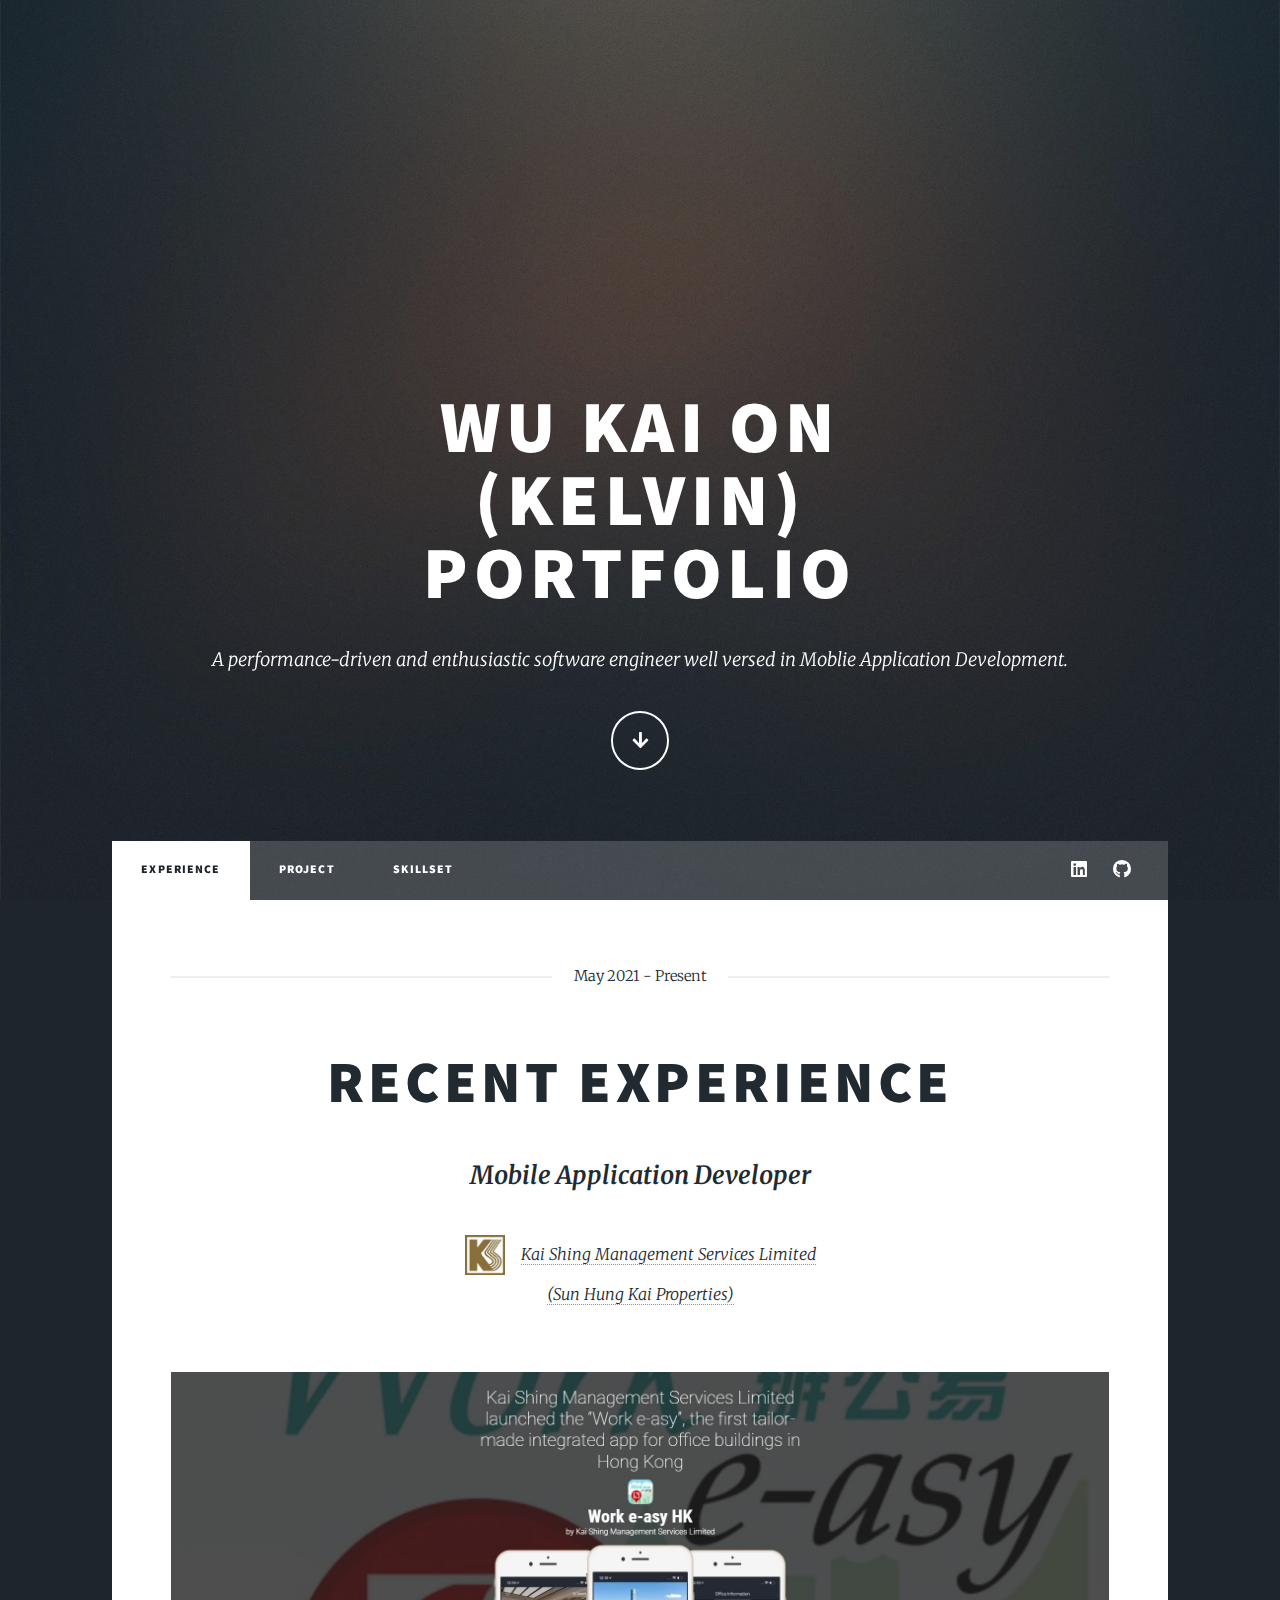
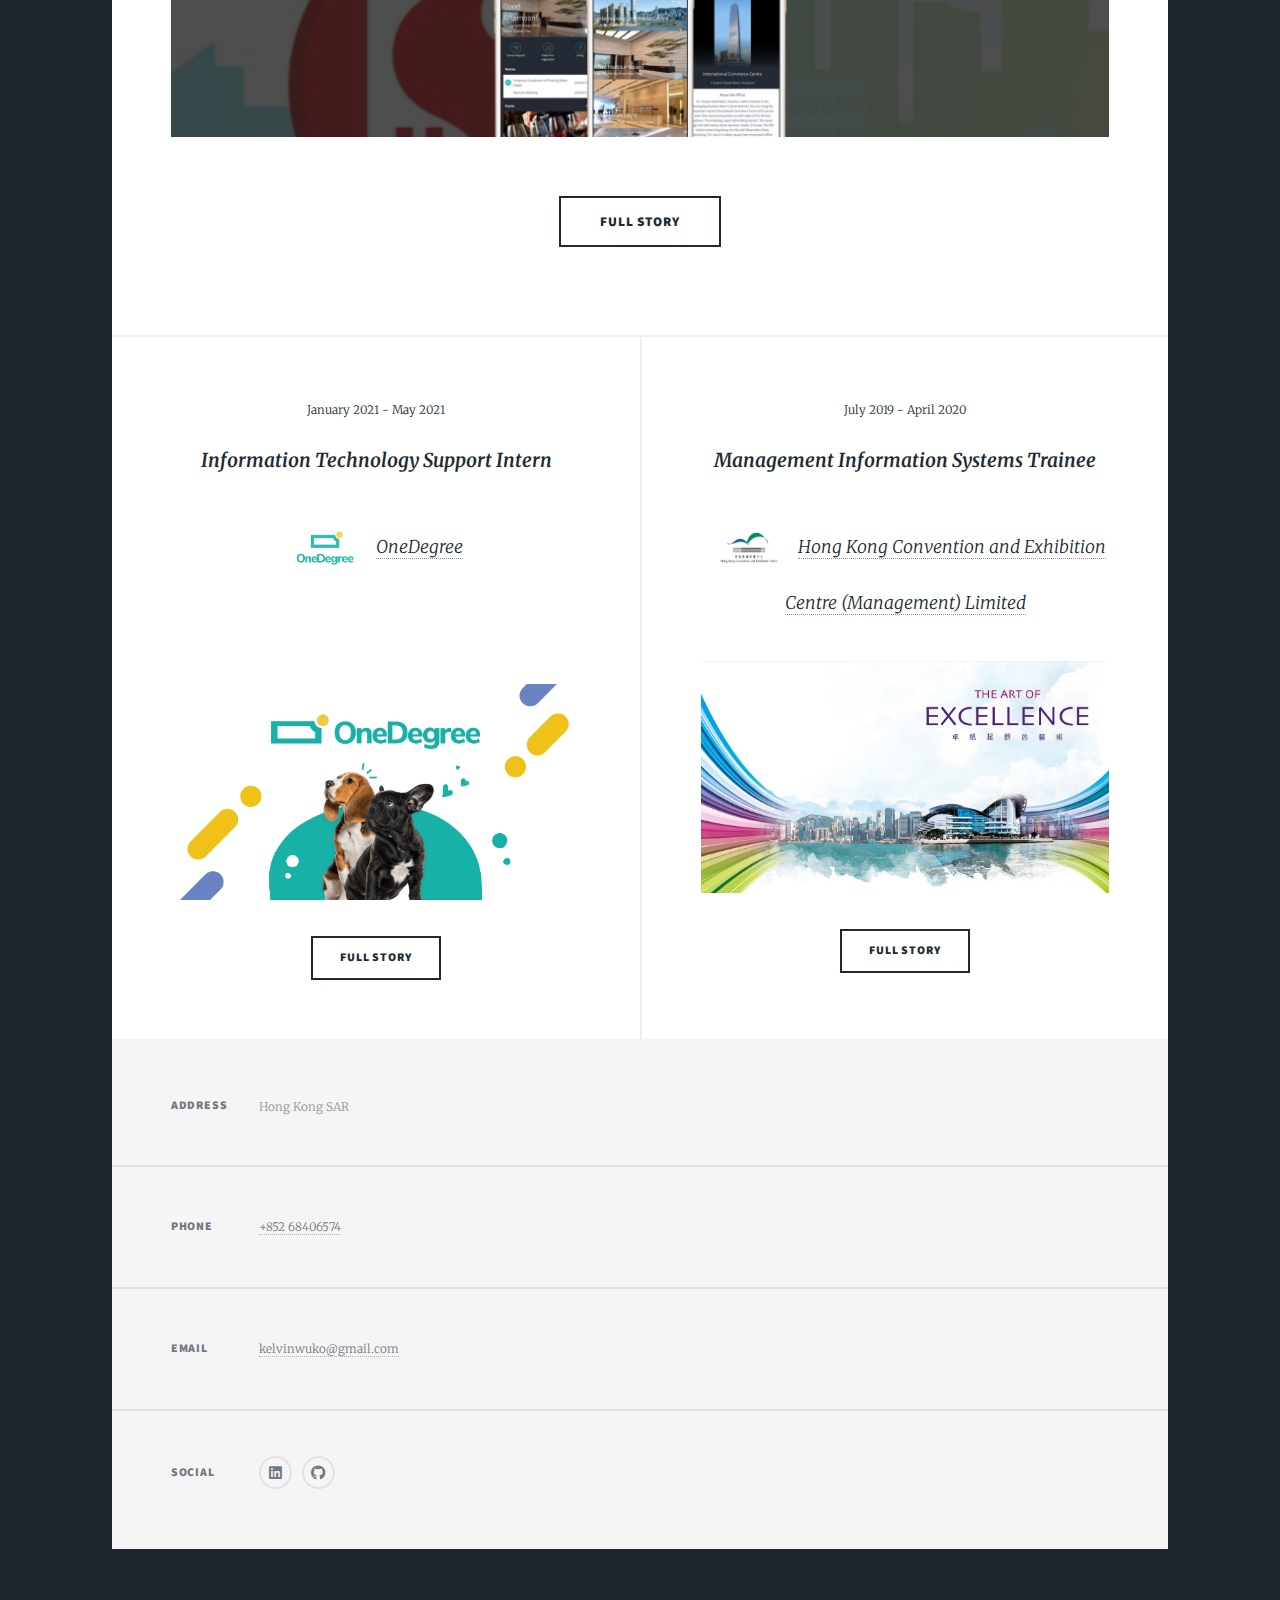
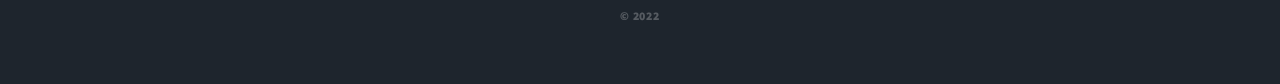
==== index.html @ 07109239 "Add files via upload" ====
<!DOCTYPE HTML>
<html>
	<head>
		<title>Wu Kai On Kelvin Portfolio</title>
		<meta charset="utf-8" />
		<meta name="viewport" content="width=device-width, initial-scale=1, user-scalable=no" />
		<link rel="stylesheet" href="assets/css/main.css" />
		<noscript><link rel="stylesheet" href="assets/css/noscript.css" /></noscript>
	</head>
	<body class="is-preload">

		<!-- Wrapper -->
			<div id="wrapper" class="fade-in">

				<!-- Intro -->
					<div id="intro">
						<h1>Wu Kai On <br/>(Kelvin)<br/>
							Portfolio</h1>
						<p>A performance-driven and enthusiastic software engineer well versed in Moblie Application Development. 
							</p>
						<ul class="actions">
							<li><a href="#header" class="button icon solid solo fa-arrow-down scrolly">Continue</a></li>
						</ul>
					</div>

				<!-- Header -->
					<header id="header">
						<a class="logo">My Story</a>
					</header>

				<!-- Nav -->
					<nav id="nav">
						<ul class="links">
							<li class="active"><a href="index.html">Experience</a></li>
							<li><a href="project.html">Project</a></li>
							 <li><a href="skill.html">Skillset</a></li>
						</ul>
						<ul class="icons">
							<li><a href="https://www.linkedin.com/in/kelvinwuko/"  target="_blank" class="icon brands fa-linkedin"><span class="label">LinkedIn</span></a></li>
							<li><a href="https://github.com/kelvinwuko"  target="_blank" class="icon brands fa-github"><span class="label">GitHub</span></a></li>
						</ul>
					</nav>

				<!-- Main -->
					<div id="main">

							<article class="post featured">
								<header class="major">
									<span class="date">May 2021 - Present</span>
									<h2>Recent Experience</h2>
									<p style="font-size:170%"><strong>Mobile Application Developer</strong><br></p>
									<p style="font-size:110%">	<img src="images/icon_kaishing.jpg" alt="" width="40" height="40" style="vertical-align:middle"> &nbsp;&nbsp; <a href="https://www.kaishing.hk/resident/kaishing/profile.do?lang=En" target="_blank">Kai Shing Management Services Limited <br> (Sun Hung Kai Properties)</p></a>
								</header>
								<a class="image main"><img src="images/thumbnail_kaishing.jpeg" alt="" /></a>
								<ul class="actions special">
									<li><a href="/project.html#section_kaishing" class="button large">Full Story</a></li>
								</ul>
							</article>

						<!-- Posts -->
							<section class="posts">
								<article>
									<header>
										<span class="date">January 2021 - May 2021</span>
										<p style="font-size:130%; text-align:center;"><strong>
											Information Technology Support Intern</strong><br></p>
											<p style="font-size:120%; text-align:center;"><img src="images/icon_onedegree.png" alt="" width="70" height="70" style="vertical-align:middle"> &nbsp;&nbsp; <a href="https://www.onedegree.hk/en-us" target="_blank">OneDegree</p></a>
									</header>
									<br>
									<a class="image fit"><img src="images/thumbnail_onedegree.jpg" alt="" /></a>
									<ul class="actions special">
										<li><a href="/project.html#section_onedegree" class="button">Full Story</a></li>
									</ul>
								</article>
								<article>
									<header>
										<span class="date">July 2019 - April 2020</span>
										<p style="font-size:130%; text-align:center;"><strong>
											Management Information Systems Trainee</strong><br></p>
											<p style="font-size:120%; text-align:center;"><img src="images/icon_hkcec.png" alt="" width="90" height="70" style="vertical-align:middle"> <a href="https://www.hkcec.com/en" target="_blank">Hong Kong Convention and Exhibition Centre (Management) Limited</p></a>
									</header>
									<a class="image fit"><img src="images/thumbnail_hkcec.jpg" alt="" /></a>
									<ul class="actions special">
										<li><a href="/project.html#section_hkcec" class="button">Full Story</a></li>
									</ul>
								</article>
							</section>

						<!-- Footer -->
							<!-- <footer>
								<div class="pagination"> -->
									<!--<a href="#" class="previous">Prev</a>-->
									<!-- <a href="#" class="page active">1</a>
									<a href="#" class="page">2</a>
									<a href="#" class="page">3</a>
									<span class="extra">&hellip;</span>
									<a href="#" class="page">8</a>
									<a href="#" class="page">9</a>
									<a href="#" class="page">10</a>
									<a href="#" class="next">Next</a>
								</div> 
							</footer>-->

					</div>

				<!-- Footer -->
					<footer id="footer">
						<!-- <section>
							<form method="post" action="#">
								<div class="fields">
									<div class="field">
										<label for="name">Name</label>
										<input type="text" name="name" id="name" />
									</div>
									<div class="field">
										<label for="email">Email</label>
										<input type="text" name="email" id="email" />
									</div>
									<div class="field">
										<label for="message">Message</label>
										<textarea name="message" id="message" rows="3"></textarea>
									</div>
								</div>
								<ul class="actions">
									<li><input type="submit" value="Send Message" /></li>
								</ul>
							</form>
						</section> -->
						<section class="split contact">
							<section class="alt">
								<h3>Address</h3>
								<p>Hong Kong SAR</p>
							</section>
							<section>
								<h3>Phone</h3>
								<p><a href="#">+852 68406574</a></p>
							</section>
							<section>
								<h3>Email</h3>
								<p><a href="#">kelvinwuko@gmail.com</a></p>
							</section>
							<section>
								<h3>Social</h3>
								<ul class="icons alt">
									<li><a href="https://www.linkedin.com/in/kelvinwuko/"  target="_blank" class="icon brands fa-linkedin"><span class="label">LinkedIn</span></a></li>
									<li><a href="https://github.com/kelvinwuko"  target="_blank" class="icon brands fa-github"><span class="label">GitHub</span></a></li>
									<!-- <li><a href="#" class="icon brands alt fa-twitter"><span class="label">Twitter</span></a></li>
									<li><a href="#" class="icon brands alt fa-facebook-f"><span class="label">Facebook</span></a></li>
									<li><a href="#" class="icon brands alt fa-instagram"><span class="label">Instagram</span></a></li>
									<li><a href="#" class="icon brands alt fa-github"><span class="label">GitHub</span></a></li> -->
								</ul>
							</section>
						</section>
					</footer>

				<!-- Copyright -->
					<div id="copyright">
						<ul><li>&copy; 2022</li></ul>
					</div>

			</div>

		<!-- Scripts -->
			<script src="assets/js/jquery.min.js"></script>
			<script src="assets/js/jquery.scrollex.min.js"></script>
			<script src="assets/js/jquery.scrolly.min.js"></script>
			<script src="assets/js/browser.min.js"></script>
			<script src="assets/js/breakpoints.min.js"></script>
			<script src="assets/js/util.js"></script>
			<script src="assets/js/main.js"></script>

	</body>
</html>
---- assets/css/main.css ----
@import url(fontawesome-all.min.css);
@import url("https://fonts.googleapis.com/css?family=Merriweather:300,700,300italic,700italic|Source+Sans+Pro:900");

/*
	Massively by HTML5 UP
	html5up.net | @ajlkn
	Free for personal and commercial use under the CCA 3.0 license (html5up.net/license)
*/

html, body, div, span, applet, object,
iframe, h1, h2, h3, h4, h5, h6, p, blockquote,
pre, a, abbr, acronym, address, big, cite,
code, del, dfn, em, img, ins, kbd, q, s, samp,
small, strike, strong, sub, sup, tt, var, b,
u, i, center, dl, dt, dd, ol, ul, li, fieldset,
form, label, legend, table, caption, tbody,
tfoot, thead, tr, th, td, article, aside,
canvas, details, embed, figure, figcaption,
footer, header, hgroup, menu, nav, output, ruby,
section, summary, time, mark, audio, video {
	margin: 0;
	padding: 0;
	border: 0;
	font-size: 100%;
	font: inherit;
	vertical-align: baseline;}

article, aside, details, figcaption, figure,
footer, header, hgroup, menu, nav, section {
	display: block;}

body {
	line-height: 1;
}

ol, ul {
	list-style: none;
}

blockquote, q {
	quotes: none;
}

	blockquote:before, blockquote:after, q:before, q:after {
		content: '';
		content: none;
	}

table {
	border-collapse: collapse;
	border-spacing: 0;
}

body {
	-webkit-text-size-adjust: none;
}

mark {
	background-color: transparent;
	color: inherit;
}

input::-moz-focus-inner {
	border: 0;
	padding: 0;
}

input, select, textarea {
	-moz-appearance: none;
	-webkit-appearance: none;
	-ms-appearance: none;
	appearance: none;
}

/* Basic */

	@-ms-viewport {
		width: device-width;
	}

	body {
		-ms-overflow-style: scrollbar;
	}

	@media screen and (max-width: 480px) {

		html, body {
			min-width: 320px;
		}

	}

	html {
		box-sizing: border-box;
	}

	*, *:before, *:after {
		box-sizing: inherit;
	}

	body {
		background-color: #1e252d;
	}

		body.is-preload *, body.is-preload *:before, body.is-preload *:after {
			-moz-animation: none !important;
			-webkit-animation: none !important;
			-ms-animation: none !important;
			animation: none !important;
			-moz-transition: none !important;
			-webkit-transition: none !important;
			-ms-transition: none !important;
			transition: none !important;
		}

/* Type */

	html {
		font-size: 16pt;
	}

		@media screen and (max-width: 1680px) {

			html {
				font-size: 12pt;
			}

		}

		@media screen and (max-width: 1280px) {

			html {
				font-size: 11pt;
			}

		}

		@media screen and (max-width: 360px) {

			html {
				font-size: 10pt;
			}

		}

	body {
		color: #212931;
	}

	body, input, select, textarea {
		font-family: "Merriweather", Georgia, serif;
		font-weight: 300;
		font-size: 1rem;
		line-height: 2.375;
	}

	a {
		-moz-transition: color 0.2s ease-in-out, background-color 0.2s ease-in-out, border-color 0.2s ease-in-out, box-shadow 0.2s ease-in-out;
		-webkit-transition: color 0.2s ease-in-out, background-color 0.2s ease-in-out, border-color 0.2s ease-in-out, box-shadow 0.2s ease-in-out;
		-ms-transition: color 0.2s ease-in-out, background-color 0.2s ease-in-out, border-color 0.2s ease-in-out, box-shadow 0.2s ease-in-out;
		transition: color 0.2s ease-in-out, background-color 0.2s ease-in-out, border-color 0.2s ease-in-out, box-shadow 0.2s ease-in-out;
		border-bottom: dotted 1px;
		text-decoration: none;
	}

		a:hover {
			border-bottom-color: transparent;
		}

	strong, b {
		font-weight: 600;
	}

	em, i {
		font-style: italic;
	}

	p {
		text-align: justify;
		margin: 0 0 2rem 0;
	}

	h1, h2, h3, h4, h5, h6 {
		font-family: "Source Sans Pro", Helvetica, sans-serif;
		font-weight: 900;
		line-height: 1.5;
		letter-spacing: 0.075em;
		text-transform: uppercase;
		margin: 0 0 1rem 0;
	}

		h1 a, h2 a, h3 a, h4 a, h5 a, h6 a {
			border-bottom: 0;
			color: inherit;
			text-decoration: none;
		}

	h1 {
		font-size: 4rem;
		line-height: 1.1;
		margin: 0 0 2rem 0;
	}

	h2 {
		font-size: 1.75rem;
		line-height: 1.3;
		margin: 0 0 1.5rem 0;
	}

	h3 {
		font-size: 1.25rem;
		margin: 0 0 1.5rem 0;
	}

	h4 {
		font-size: 1rem;
	}

	h5 {
		font-size: 0.9rem;
	}

	h6 {
		font-size: 0.8rem;
	}

	sub {
		font-size: 0.8rem;
		position: relative;
		top: 0.5rem;
	}

	sup {
		font-size: 0.8rem;
		position: relative;
		top: -0.5rem;
	}

	blockquote {
		border-left: solid 4px;
		font-style: italic;
		margin: 0 0 2rem 0;
		padding: 0.5rem 0 0.5rem 2rem;
	}

	code {
		border: solid 2px;
		font-family: "Courier New", monospace;
		font-size: 0.9rem;
		margin: 0 0.25rem;
		padding: 0.25rem 0.65rem;
	}

	pre {
		-webkit-overflow-scrolling: touch;
		font-family: "Courier New", monospace;
		font-size: 0.9rem;
		margin: 0 0 2rem 0;
	}

		pre code {
			display: block;
			line-height: 1.75;
			padding: 1rem 1.5rem;
			overflow-x: auto;
		}

	hr {
		border: 0;
		border-bottom: solid 2px;
		margin: 3rem 0;
	}

		hr.major {
			margin: 5rem 0;
		}

	.align-left {
		text-align: left;
	}

	.align-center {
		text-align: center;
	}

	.align-right {
		text-align: right;
	}

	input, select, textarea {
		color: #212931;
	}

	a {
		color: #212931;
		border-bottom-color: rgba(33, 41, 49, 0.5);
	}

		a:hover {
			border-bottom-color: transparent;
			color: #18bfef !important;
		}

	strong, b {
		color: #212931;
	}

	h1, h2, h3, h4, h5, h6 {
		color: #212931;
	}

	blockquote {
		border-left-color: #eeeeee;
	}

	code {
		background: rgba(220, 220, 220, 0.25);
		border-color: #eeeeee;
	}

	hr {
		border-bottom-color: #eeeeee;
	}

/* Row */

	.row {
		display: flex;
		flex-wrap: wrap;
		box-sizing: border-box;
		align-items: stretch;
	}

		.row > * {
			box-sizing: border-box;
		}

		.row.gtr-uniform > * > :last-child {
			margin-bottom: 0;
		}

		.row.aln-left {
			justify-content: flex-start;
		}

		.row.aln-center {
			justify-content: center;
		}

		.row.aln-right {
			justify-content: flex-end;
		}

		.row.aln-top {
			align-items: flex-start;
		}

		.row.aln-middle {
			align-items: center;
		}

		.row.aln-bottom {
			align-items: flex-end;
		}

		.row > .imp {
			order: -1;
		}

		.row > .col-1 {
			width: 8.33333%;
		}

		.row > .off-1 {
			margin-left: 8.33333%;
		}

		.row > .col-2 {
			width: 16.66667%;
		}

		.row > .off-2 {
			margin-left: 16.66667%;
		}

		.row > .col-3 {
			width: 25%;
		}

		.row > .off-3 {
			margin-left: 25%;
		}

		.row > .col-4 {
			width: 33.33333%;
		}

		.row > .off-4 {
			margin-left: 33.33333%;
		}

		.row > .col-5 {
			width: 41.66667%;
		}

		.row > .off-5 {
			margin-left: 41.66667%;
		}

		.row > .col-6 {
			width: 50%;
		}

		.row > .off-6 {
			margin-left: 50%;
		}

		.row > .col-7 {
			width: 58.33333%;
		}

		.row > .off-7 {
			margin-left: 58.33333%;
		}

		.row > .col-8 {
			width: 66.66667%;
		}

		.row > .off-8 {
			margin-left: 66.66667%;
		}

		.row > .col-9 {
			width: 75%;
		}

		.row > .off-9 {
			margin-left: 75%;
		}

		.row > .col-10 {
			width: 83.33333%;
		}

		.row > .off-10 {
			margin-left: 83.33333%;
		}

		.row > .col-11 {
			width: 91.66667%;
		}

		.row > .off-11 {
			margin-left: 91.66667%;
		}

		.row > .col-12 {
			width: 100%;
		}

		.row > .off-12 {
			margin-left: 100%;
		}

		.row.gtr-0 {
			margin-top: 0;
			margin-left: 0rem;
		}

			.row.gtr-0 > * {
				padding: 0 0 0 0rem;
			}

			.row.gtr-0.gtr-uniform {
				margin-top: 0rem;
			}

				.row.gtr-0.gtr-uniform > * {
					padding-top: 0rem;
				}

		.row.gtr-25 {
			margin-top: 0;
			margin-left: -0.375rem;
		}

			.row.gtr-25 > * {
				padding: 0 0 0 0.375rem;
			}

			.row.gtr-25.gtr-uniform {
				margin-top: -0.375rem;
			}

				.row.gtr-25.gtr-uniform > * {
					padding-top: 0.375rem;
				}

		.row.gtr-50 {
			margin-top: 0;
			margin-left: -0.75rem;
		}

			.row.gtr-50 > * {
				padding: 0 0 0 0.75rem;
			}

			.row.gtr-50.gtr-uniform {
				margin-top: -0.75rem;
			}

				.row.gtr-50.gtr-uniform > * {
					padding-top: 0.75rem;
				}

		.row {
			margin-top: 0;
			margin-left: -1.5rem;
		}

			.row > * {
				padding: 0 0 0 1.5rem;
			}

			.row.gtr-uniform {
				margin-top: -1.5rem;
			}

				.row.gtr-uniform > * {
					padding-top: 1.5rem;
				}

		.row.gtr-150 {
			margin-top: 0;
			margin-left: -2.25rem;
		}

			.row.gtr-150 > * {
				padding: 0 0 0 2.25rem;
			}

			.row.gtr-150.gtr-uniform {
				margin-top: -2.25rem;
			}

				.row.gtr-150.gtr-uniform > * {
					padding-top: 2.25rem;
				}

		.row.gtr-200 {
			margin-top: 0;
			margin-left: -3rem;
		}

			.row.gtr-200 > * {
				padding: 0 0 0 3rem;
			}

			.row.gtr-200.gtr-uniform {
				margin-top: -3rem;
			}

				.row.gtr-200.gtr-uniform > * {
					padding-top: 3rem;
				}

		@media screen and (max-width: 1680px) {

			.row {
				display: flex;
				flex-wrap: wrap;
				box-sizing: border-box;
				align-items: stretch;
			}

				.row > * {
					box-sizing: border-box;
				}

				.row.gtr-uniform > * > :last-child {
					margin-bottom: 0;
				}

				.row.aln-left {
					justify-content: flex-start;
				}

				.row.aln-center {
					justify-content: center;
				}

				.row.aln-right {
					justify-content: flex-end;
				}

				.row.aln-top {
					align-items: flex-start;
				}

				.row.aln-middle {
					align-items: center;
				}

				.row.aln-bottom {
					align-items: flex-end;
				}

				.row > .imp-xlarge {
					order: -1;
				}

				.row > .col-1-xlarge {
					width: 8.33333%;
				}

				.row > .off-1-xlarge {
					margin-left: 8.33333%;
				}

				.row > .col-2-xlarge {
					width: 16.66667%;
				}

				.row > .off-2-xlarge {
					margin-left: 16.66667%;
				}

				.row > .col-3-xlarge {
					width: 25%;
				}

				.row > .off-3-xlarge {
					margin-left: 25%;
				}

				.row > .col-4-xlarge {
					width: 33.33333%;
				}

				.row > .off-4-xlarge {
					margin-left: 33.33333%;
				}

				.row > .col-5-xlarge {
					width: 41.66667%;
				}

				.row > .off-5-xlarge {
					margin-left: 41.66667%;
				}

				.row > .col-6-xlarge {
					width: 50%;
				}

				.row > .off-6-xlarge {
					margin-left: 50%;
				}

				.row > .col-7-xlarge {
					width: 58.33333%;
				}

				.row > .off-7-xlarge {
					margin-left: 58.33333%;
				}

				.row > .col-8-xlarge {
					width: 66.66667%;
				}

				.row > .off-8-xlarge {
					margin-left: 66.66667%;
				}

				.row > .col-9-xlarge {
					width: 75%;
				}

				.row > .off-9-xlarge {
					margin-left: 75%;
				}

				.row > .col-10-xlarge {
					width: 83.33333%;
				}

				.row > .off-10-xlarge {
					margin-left: 83.33333%;
				}

				.row > .col-11-xlarge {
					width: 91.66667%;
				}

				.row > .off-11-xlarge {
					margin-left: 91.66667%;
				}

				.row > .col-12-xlarge {
					width: 100%;
				}

				.row > .off-12-xlarge {
					margin-left: 100%;
				}

				.row.gtr-0 {
					margin-top: 0;
					margin-left: 0rem;
				}

					.row.gtr-0 > * {
						padding: 0 0 0 0rem;
					}

					.row.gtr-0.gtr-uniform {
						margin-top: 0rem;
					}

						.row.gtr-0.gtr-uniform > * {
							padding-top: 0rem;
						}

				.row.gtr-25 {
					margin-top: 0;
					margin-left: -0.375rem;
				}

					.row.gtr-25 > * {
						padding: 0 0 0 0.375rem;
					}

					.row.gtr-25.gtr-uniform {
						margin-top: -0.375rem;
					}

						.row.gtr-25.gtr-uniform > * {
							padding-top: 0.375rem;
						}

				.row.gtr-50 {
					margin-top: 0;
					margin-left: -0.75rem;
				}

					.row.gtr-50 > * {
						padding: 0 0 0 0.75rem;
					}

					.row.gtr-50.gtr-uniform {
						margin-top: -0.75rem;
					}

						.row.gtr-50.gtr-uniform > * {
							padding-top: 0.75rem;
						}

				.row {
					margin-top: 0;
					margin-left: -1.5rem;
				}

					.row > * {
						padding: 0 0 0 1.5rem;
					}

					.row.gtr-uniform {
						margin-top: -1.5rem;
					}

						.row.gtr-uniform > * {
							padding-top: 1.5rem;
						}

				.row.gtr-150 {
					margin-top: 0;
					margin-left: -2.25rem;
				}

					.row.gtr-150 > * {
						padding: 0 0 0 2.25rem;
					}

					.row.gtr-150.gtr-uniform {
						margin-top: -2.25rem;
					}

						.row.gtr-150.gtr-uniform > * {
							padding-top: 2.25rem;
						}

				.row.gtr-200 {
					margin-top: 0;
					margin-left: -3rem;
				}

					.row.gtr-200 > * {
						padding: 0 0 0 3rem;
					}

					.row.gtr-200.gtr-uniform {
						margin-top: -3rem;
					}

						.row.gtr-200.gtr-uniform > * {
							padding-top: 3rem;
						}

		}

		@media screen and (max-width: 1280px) {

			.row {
				display: flex;
				flex-wrap: wrap;
				box-sizing: border-box;
				align-items: stretch;
			}

				.row > * {
					box-sizing: border-box;
				}

				.row.gtr-uniform > * > :last-child {
					margin-bottom: 0;
				}

				.row.aln-left {
					justify-content: flex-start;
				}

				.row.aln-center {
					justify-content: center;
				}

				.row.aln-right {
					justify-content: flex-end;
				}

				.row.aln-top {
					align-items: flex-start;
				}

				.row.aln-middle {
					align-items: center;
				}

				.row.aln-bottom {
					align-items: flex-end;
				}

				.row > .imp-large {
					order: -1;
				}

				.row > .col-1-large {
					width: 8.33333%;
				}

				.row > .off-1-large {
					margin-left: 8.33333%;
				}

				.row > .col-2-large {
					width: 16.66667%;
				}

				.row > .off-2-large {
					margin-left: 16.66667%;
				}

				.row > .col-3-large {
					width: 25%;
				}

				.row > .off-3-large {
					margin-left: 25%;
				}

				.row > .col-4-large {
					width: 33.33333%;
				}

				.row > .off-4-large {
					margin-left: 33.33333%;
				}

				.row > .col-5-large {
					width: 41.66667%;
				}

				.row > .off-5-large {
					margin-left: 41.66667%;
				}

				.row > .col-6-large {
					width: 50%;
				}

				.row > .off-6-large {
					margin-left: 50%;
				}

				.row > .col-7-large {
					width: 58.33333%;
				}

				.row > .off-7-large {
					margin-left: 58.33333%;
				}

				.row > .col-8-large {
					width: 66.66667%;
				}

				.row > .off-8-large {
					margin-left: 66.66667%;
				}

				.row > .col-9-large {
					width: 75%;
				}

				.row > .off-9-large {
					margin-left: 75%;
				}

				.row > .col-10-large {
					width: 83.33333%;
				}

				.row > .off-10-large {
					margin-left: 83.33333%;
				}

				.row > .col-11-large {
					width: 91.66667%;
				}

				.row > .off-11-large {
					margin-left: 91.66667%;
				}

				.row > .col-12-large {
					width: 100%;
				}

				.row > .off-12-large {
					margin-left: 100%;
				}

				.row.gtr-0 {
					margin-top: 0;
					margin-left: 0rem;
				}

					.row.gtr-0 > * {
						padding: 0 0 0 0rem;
					}

					.row.gtr-0.gtr-uniform {
						margin-top: 0rem;
					}

						.row.gtr-0.gtr-uniform > * {
							padding-top: 0rem;
						}

				.row.gtr-25 {
					margin-top: 0;
					margin-left: -0.375rem;
				}

					.row.gtr-25 > * {
						padding: 0 0 0 0.375rem;
					}

					.row.gtr-25.gtr-uniform {
						margin-top: -0.375rem;
					}

						.row.gtr-25.gtr-uniform > * {
							padding-top: 0.375rem;
						}

				.row.gtr-50 {
					margin-top: 0;
					margin-left: -0.75rem;
				}

					.row.gtr-50 > * {
						padding: 0 0 0 0.75rem;
					}

					.row.gtr-50.gtr-uniform {
						margin-top: -0.75rem;
					}

						.row.gtr-50.gtr-uniform > * {
							padding-top: 0.75rem;
						}

				.row {
					margin-top: 0;
					margin-left: -1.5rem;
				}

					.row > * {
						padding: 0 0 0 1.5rem;
					}

					.row.gtr-uniform {
						margin-top: -1.5rem;
					}

						.row.gtr-uniform > * {
							padding-top: 1.5rem;
						}

				.row.gtr-150 {
					margin-top: 0;
					margin-left: -2.25rem;
				}

					.row.gtr-150 > * {
						padding: 0 0 0 2.25rem;
					}

					.row.gtr-150.gtr-uniform {
						margin-top: -2.25rem;
					}

						.row.gtr-150.gtr-uniform > * {
							padding-top: 2.25rem;
						}

				.row.gtr-200 {
					margin-top: 0;
					margin-left: -3rem;
				}

					.row.gtr-200 > * {
						padding: 0 0 0 3rem;
					}

					.row.gtr-200.gtr-uniform {
						margin-top: -3rem;
					}

						.row.gtr-200.gtr-uniform > * {
							padding-top: 3rem;
						}

		}

		@media screen and (max-width: 980px) {

			.row {
				display: flex;
				flex-wrap: wrap;
				box-sizing: border-box;
				align-items: stretch;
			}

				.row > * {
					box-sizing: border-box;
				}

				.row.gtr-uniform > * > :last-child {
					margin-bottom: 0;
				}

				.row.aln-left {
					justify-content: flex-start;
				}

				.row.aln-center {
					justify-content: center;
				}

				.row.aln-right {
					justify-content: flex-end;
				}

				.row.aln-top {
					align-items: flex-start;
				}

				.row.aln-middle {
					align-items: center;
				}

				.row.aln-bottom {
					align-items: flex-end;
				}

				.row > .imp-medium {
					order: -1;
				}

				.row > .col-1-medium {
					width: 8.33333%;
				}

				.row > .off-1-medium {
					margin-left: 8.33333%;
				}

				.row > .col-2-medium {
					width: 16.66667%;
				}

				.row > .off-2-medium {
					margin-left: 16.66667%;
				}

				.row > .col-3-medium {
					width: 25%;
				}

				.row > .off-3-medium {
					margin-left: 25%;
				}

				.row > .col-4-medium {
					width: 33.33333%;
				}

				.row > .off-4-medium {
					margin-left: 33.33333%;
				}

				.row > .col-5-medium {
					width: 41.66667%;
				}

				.row > .off-5-medium {
					margin-left: 41.66667%;
				}

				.row > .col-6-medium {
					width: 50%;
				}

				.row > .off-6-medium {
					margin-left: 50%;
				}

				.row > .col-7-medium {
					width: 58.33333%;
				}

				.row > .off-7-medium {
					margin-left: 58.33333%;
				}

				.row > .col-8-medium {
					width: 66.66667%;
				}

				.row > .off-8-medium {
					margin-left: 66.66667%;
				}

				.row > .col-9-medium {
					width: 75%;
				}

				.row > .off-9-medium {
					margin-left: 75%;
				}

				.row > .col-10-medium {
					width: 83.33333%;
				}

				.row > .off-10-medium {
					margin-left: 83.33333%;
				}

				.row > .col-11-medium {
					width: 91.66667%;
				}

				.row > .off-11-medium {
					margin-left: 91.66667%;
				}

				.row > .col-12-medium {
					width: 100%;
				}

				.row > .off-12-medium {
					margin-left: 100%;
				}

				.row.gtr-0 {
					margin-top: 0;
					margin-left: 0rem;
				}

					.row.gtr-0 > * {
						padding: 0 0 0 0rem;
					}

					.row.gtr-0.gtr-uniform {
						margin-top: 0rem;
					}

						.row.gtr-0.gtr-uniform > * {
							padding-top: 0rem;
						}

				.row.gtr-25 {
					margin-top: 0;
					margin-left: -0.375rem;
				}

					.row.gtr-25 > * {
						padding: 0 0 0 0.375rem;
					}

					.row.gtr-25.gtr-uniform {
						margin-top: -0.375rem;
					}

						.row.gtr-25.gtr-uniform > * {
							padding-top: 0.375rem;
						}

				.row.gtr-50 {
					margin-top: 0;
					margin-left: -0.75rem;
				}

					.row.gtr-50 > * {
						padding: 0 0 0 0.75rem;
					}

					.row.gtr-50.gtr-uniform {
						margin-top: -0.75rem;
					}

						.row.gtr-50.gtr-uniform > * {
							padding-top: 0.75rem;
						}

				.row {
					margin-top: 0;
					margin-left: -1.5rem;
				}

					.row > * {
						padding: 0 0 0 1.5rem;
					}

					.row.gtr-uniform {
						margin-top: -1.5rem;
					}

						.row.gtr-uniform > * {
							padding-top: 1.5rem;
						}

				.row.gtr-150 {
					margin-top: 0;
					margin-left: -2.25rem;
				}

					.row.gtr-150 > * {
						padding: 0 0 0 2.25rem;
					}

					.row.gtr-150.gtr-uniform {
						margin-top: -2.25rem;
					}

						.row.gtr-150.gtr-uniform > * {
							padding-top: 2.25rem;
						}

				.row.gtr-200 {
					margin-top: 0;
					margin-left: -3rem;
				}

					.row.gtr-200 > * {
						padding: 0 0 0 3rem;
					}

					.row.gtr-200.gtr-uniform {
						margin-top: -3rem;
					}

						.row.gtr-200.gtr-uniform > * {
							padding-top: 3rem;
						}

		}

		@media screen and (max-width: 736px) {

			.row {
				display: flex;
				flex-wrap: wrap;
				box-sizing: border-box;
				align-items: stretch;
			}

				.row > * {
					box-sizing: border-box;
				}

				.row.gtr-uniform > * > :last-child {
					margin-bottom: 0;
				}

				.row.aln-left {
					justify-content: flex-start;
				}

				.row.aln-center {
					justify-content: center;
				}

				.row.aln-right {
					justify-content: flex-end;
				}

				.row.aln-top {
					align-items: flex-start;
				}

				.row.aln-middle {
					align-items: center;
				}

				.row.aln-bottom {
					align-items: flex-end;
				}

				.row > .imp-small {
					order: -1;
				}

				.row > .col-1-small {
					width: 8.33333%;
				}

				.row > .off-1-small {
					margin-left: 8.33333%;
				}

				.row > .col-2-small {
					width: 16.66667%;
				}

				.row > .off-2-small {
					margin-left: 16.66667%;
				}

				.row > .col-3-small {
					width: 25%;
				}

				.row > .off-3-small {
					margin-left: 25%;
				}

				.row > .col-4-small {
					width: 33.33333%;
				}

				.row > .off-4-small {
					margin-left: 33.33333%;
				}

				.row > .col-5-small {
					width: 41.66667%;
				}

				.row > .off-5-small {
					margin-left: 41.66667%;
				}

				.row > .col-6-small {
					width: 50%;
				}

				.row > .off-6-small {
					margin-left: 50%;
				}

				.row > .col-7-small {
					width: 58.33333%;
				}

				.row > .off-7-small {
					margin-left: 58.33333%;
				}

				.row > .col-8-small {
					width: 66.66667%;
				}

				.row > .off-8-small {
					margin-left: 66.66667%;
				}

				.row > .col-9-small {
					width: 75%;
				}

				.row > .off-9-small {
					margin-left: 75%;
				}

				.row > .col-10-small {
					width: 83.33333%;
				}

				.row > .off-10-small {
					margin-left: 83.33333%;
				}

				.row > .col-11-small {
					width: 91.66667%;
				}

				.row > .off-11-small {
					margin-left: 91.66667%;
				}

				.row > .col-12-small {
					width: 100%;
				}

				.row > .off-12-small {
					margin-left: 100%;
				}

				.row.gtr-0 {
					margin-top: 0;
					margin-left: 0rem;
				}

					.row.gtr-0 > * {
						padding: 0 0 0 0rem;
					}

					.row.gtr-0.gtr-uniform {
						margin-top: 0rem;
					}

						.row.gtr-0.gtr-uniform > * {
							padding-top: 0rem;
						}

				.row.gtr-25 {
					margin-top: 0;
					margin-left: -0.375rem;
				}

					.row.gtr-25 > * {
						padding: 0 0 0 0.375rem;
					}

					.row.gtr-25.gtr-uniform {
						margin-top: -0.375rem;
					}

						.row.gtr-25.gtr-uniform > * {
							padding-top: 0.375rem;
						}

				.row.gtr-50 {
					margin-top: 0;
					margin-left: -0.75rem;
				}

					.row.gtr-50 > * {
						padding: 0 0 0 0.75rem;
					}

					.row.gtr-50.gtr-uniform {
						margin-top: -0.75rem;
					}

						.row.gtr-50.gtr-uniform > * {
							padding-top: 0.75rem;
						}

				.row {
					margin-top: 0;
					margin-left: -1.5rem;
				}

					.row > * {
						padding: 0 0 0 1.5rem;
					}

					.row.gtr-uniform {
						margin-top: -1.5rem;
					}

						.row.gtr-uniform > * {
							padding-top: 1.5rem;
						}

				.row.gtr-150 {
					margin-top: 0;
					margin-left: -2.25rem;
				}

					.row.gtr-150 > * {
						padding: 0 0 0 2.25rem;
					}

					.row.gtr-150.gtr-uniform {
						margin-top: -2.25rem;
					}

						.row.gtr-150.gtr-uniform > * {
							padding-top: 2.25rem;
						}

				.row.gtr-200 {
					margin-top: 0;
					margin-left: -3rem;
				}

					.row.gtr-200 > * {
						padding: 0 0 0 3rem;
					}

					.row.gtr-200.gtr-uniform {
						margin-top: -3rem;
					}

						.row.gtr-200.gtr-uniform > * {
							padding-top: 3rem;
						}

		}

		@media screen and (max-width: 480px) {

			.row {
				display: flex;
				flex-wrap: wrap;
				box-sizing: border-box;
				align-items: stretch;
			}

				.row > * {
					box-sizing: border-box;
				}

				.row.gtr-uniform > * > :last-child {
					margin-bottom: 0;
				}

				.row.aln-left {
					justify-content: flex-start;
				}

				.row.aln-center {
					justify-content: center;
				}

				.row.aln-right {
					justify-content: flex-end;
				}

				.row.aln-top {
					align-items: flex-start;
				}

				.row.aln-middle {
					align-items: center;
				}

				.row.aln-bottom {
					align-items: flex-end;
				}

				.row > .imp-xsmall {
					order: -1;
				}

				.row > .col-1-xsmall {
					width: 8.33333%;
				}

				.row > .off-1-xsmall {
					margin-left: 8.33333%;
				}

				.row > .col-2-xsmall {
					width: 16.66667%;
				}

				.row > .off-2-xsmall {
					margin-left: 16.66667%;
				}

				.row > .col-3-xsmall {
					width: 25%;
				}

				.row > .off-3-xsmall {
					margin-left: 25%;
				}

				.row > .col-4-xsmall {
					width: 33.33333%;
				}

				.row > .off-4-xsmall {
					margin-left: 33.33333%;
				}

				.row > .col-5-xsmall {
					width: 41.66667%;
				}

				.row > .off-5-xsmall {
					margin-left: 41.66667%;
				}

				.row > .col-6-xsmall {
					width: 50%;
				}

				.row > .off-6-xsmall {
					margin-left: 50%;
				}

				.row > .col-7-xsmall {
					width: 58.33333%;
				}

				.row > .off-7-xsmall {
					margin-left: 58.33333%;
				}

				.row > .col-8-xsmall {
					width: 66.66667%;
				}

				.row > .off-8-xsmall {
					margin-left: 66.66667%;
				}

				.row > .col-9-xsmall {
					width: 75%;
				}

				.row > .off-9-xsmall {
					margin-left: 75%;
				}

				.row > .col-10-xsmall {
					width: 83.33333%;
				}

				.row > .off-10-xsmall {
					margin-left: 83.33333%;
				}

				.row > .col-11-xsmall {
					width: 91.66667%;
				}

				.row > .off-11-xsmall {
					margin-left: 91.66667%;
				}

				.row > .col-12-xsmall {
					width: 100%;
				}

				.row > .off-12-xsmall {
					margin-left: 100%;
				}

				.row.gtr-0 {
					margin-top: 0;
					margin-left: 0rem;
				}

					.row.gtr-0 > * {
						padding: 0 0 0 0rem;
					}

					.row.gtr-0.gtr-uniform {
						margin-top: 0rem;
					}

						.row.gtr-0.gtr-uniform > * {
							padding-top: 0rem;
						}

				.row.gtr-25 {
					margin-top: 0;
					margin-left: -0.375rem;
				}

					.row.gtr-25 > * {
						padding: 0 0 0 0.375rem;
					}

					.row.gtr-25.gtr-uniform {
						margin-top: -0.375rem;
					}

						.row.gtr-25.gtr-uniform > * {
							padding-top: 0.375rem;
						}

				.row.gtr-50 {
					margin-top: 0;
					margin-left: -0.75rem;
				}

					.row.gtr-50 > * {
						padding: 0 0 0 0.75rem;
					}

					.row.gtr-50.gtr-uniform {
						margin-top: -0.75rem;
					}

						.row.gtr-50.gtr-uniform > * {
							padding-top: 0.75rem;
						}

				.row {
					margin-top: 0;
					margin-left: -1.5rem;
				}

					.row > * {
						padding: 0 0 0 1.5rem;
					}

					.row.gtr-uniform {
						margin-top: -1.5rem;
					}

						.row.gtr-uniform > * {
							padding-top: 1.5rem;
						}

				.row.gtr-150 {
					margin-top: 0;
					margin-left: -2.25rem;
				}

					.row.gtr-150 > * {
						padding: 0 0 0 2.25rem;
					}

					.row.gtr-150.gtr-uniform {
						margin-top: -2.25rem;
					}

						.row.gtr-150.gtr-uniform > * {
							padding-top: 2.25rem;
						}

				.row.gtr-200 {
					margin-top: 0;
					margin-left: -3rem;
				}

					.row.gtr-200 > * {
						padding: 0 0 0 3rem;
					}

					.row.gtr-200.gtr-uniform {
						margin-top: -3rem;
					}

						.row.gtr-200.gtr-uniform > * {
							padding-top: 3rem;
						}

		}

		@media screen and (max-width: 360px) {

			.row {
				display: flex;
				flex-wrap: wrap;
				box-sizing: border-box;
				align-items: stretch;
			}

				.row > * {
					box-sizing: border-box;
				}

				.row.gtr-uniform > * > :last-child {
					margin-bottom: 0;
				}

				.row.aln-left {
					justify-content: flex-start;
				}

				.row.aln-center {
					justify-content: center;
				}

				.row.aln-right {
					justify-content: flex-end;
				}

				.row.aln-top {
					align-items: flex-start;
				}

				.row.aln-middle {
					align-items: center;
				}

				.row.aln-bottom {
					align-items: flex-end;
				}

				.row > .imp-xxsmall {
					order: -1;
				}

				.row > .col-1-xxsmall {
					width: 8.33333%;
				}

				.row > .off-1-xxsmall {
					margin-left: 8.33333%;
				}

				.row > .col-2-xxsmall {
					width: 16.66667%;
				}

				.row > .off-2-xxsmall {
					margin-left: 16.66667%;
				}

				.row > .col-3-xxsmall {
					width: 25%;
				}

				.row > .off-3-xxsmall {
					margin-left: 25%;
				}

				.row > .col-4-xxsmall {
					width: 33.33333%;
				}

				.row > .off-4-xxsmall {
					margin-left: 33.33333%;
				}

				.row > .col-5-xxsmall {
					width: 41.66667%;
				}

				.row > .off-5-xxsmall {
					margin-left: 41.66667%;
				}

				.row > .col-6-xxsmall {
					width: 50%;
				}

				.row > .off-6-xxsmall {
					margin-left: 50%;
				}

				.row > .col-7-xxsmall {
					width: 58.33333%;
				}

				.row > .off-7-xxsmall {
					margin-left: 58.33333%;
				}

				.row > .col-8-xxsmall {
					width: 66.66667%;
				}

				.row > .off-8-xxsmall {
					margin-left: 66.66667%;
				}

				.row > .col-9-xxsmall {
					width: 75%;
				}

				.row > .off-9-xxsmall {
					margin-left: 75%;
				}

				.row > .col-10-xxsmall {
					width: 83.33333%;
				}

				.row > .off-10-xxsmall {
					margin-left: 83.33333%;
				}

				.row > .col-11-xxsmall {
					width: 91.66667%;
				}

				.row > .off-11-xxsmall {
					margin-left: 91.66667%;
				}

				.row > .col-12-xxsmall {
					width: 100%;
				}

				.row > .off-12-xxsmall {
					margin-left: 100%;
				}

				.row.gtr-0 {
					margin-top: 0;
					margin-left: 0rem;
				}

					.row.gtr-0 > * {
						padding: 0 0 0 0rem;
					}

					.row.gtr-0.gtr-uniform {
						margin-top: 0rem;
					}

						.row.gtr-0.gtr-uniform > * {
							padding-top: 0rem;
						}

				.row.gtr-25 {
					margin-top: 0;
					margin-left: -0.375rem;
				}

					.row.gtr-25 > * {
						padding: 0 0 0 0.375rem;
					}

					.row.gtr-25.gtr-uniform {
						margin-top: -0.375rem;
					}

						.row.gtr-25.gtr-uniform > * {
							padding-top: 0.375rem;
						}

				.row.gtr-50 {
					margin-top: 0;
					margin-left: -0.75rem;
				}

					.row.gtr-50 > * {
						padding: 0 0 0 0.75rem;
					}

					.row.gtr-50.gtr-uniform {
						margin-top: -0.75rem;
					}

						.row.gtr-50.gtr-uniform > * {
							padding-top: 0.75rem;
						}

				.row {
					margin-top: 0;
					margin-left: -1.5rem;
				}

					.row > * {
						padding: 0 0 0 1.5rem;
					}

					.row.gtr-uniform {
						margin-top: -1.5rem;
					}

						.row.gtr-uniform > * {
							padding-top: 1.5rem;
						}

				.row.gtr-150 {
					margin-top: 0;
					margin-left: -2.25rem;
				}

					.row.gtr-150 > * {
						padding: 0 0 0 2.25rem;
					}

					.row.gtr-150.gtr-uniform {
						margin-top: -2.25rem;
					}

						.row.gtr-150.gtr-uniform > * {
							padding-top: 2.25rem;
						}

				.row.gtr-200 {
					margin-top: 0;
					margin-left: -3rem;
				}

					.row.gtr-200 > * {
						padding: 0 0 0 3rem;
					}

					.row.gtr-200.gtr-uniform {
						margin-top: -3rem;
					}

						.row.gtr-200.gtr-uniform > * {
							padding-top: 3rem;
						}

		}

/* Box */

	.box {
		border: solid 2px;
		margin-bottom: 2rem;
		padding: 1.5rem;
	}

		.box > :last-child,
		.box > :last-child > :last-child,
		.box > :last-child > :last-child > :last-child {
			margin-bottom: 0;
		}

		.box.alt {
			border: 0;
			border-radius: 0;
			padding: 0;
		}

	.box {
		border-color: #eeeeee;
	}

/* Button */

	input[type="submit"],
	input[type="reset"],
	input[type="button"],
	button,
	.button {
		-moz-appearance: none;
		-webkit-appearance: none;
		-ms-appearance: none;
		appearance: none;
		-moz-transition: background-color 0.2s ease-in-out, box-shadow 0.2s ease-in-out, color 0.2s ease-in-out;
		-webkit-transition: background-color 0.2s ease-in-out, box-shadow 0.2s ease-in-out, color 0.2s ease-in-out;
		-ms-transition: background-color 0.2s ease-in-out, box-shadow 0.2s ease-in-out, color 0.2s ease-in-out;
		transition: background-color 0.2s ease-in-out, box-shadow 0.2s ease-in-out, color 0.2s ease-in-out;
		border: 0;
		border-radius: 0;
		cursor: pointer;
		display: inline-block;
		font-family: "Source Sans Pro", Helvetica, sans-serif;
		font-size: 0.8rem;
		font-weight: 900;
		letter-spacing: 0.075em;
		height: 3rem;
		line-height: 3rem;
		padding: 0 2rem;
		text-align: center;
		text-decoration: none;
		text-transform: uppercase;
		white-space: nowrap;
	}

		input[type="submit"].icon:before,
		input[type="reset"].icon:before,
		input[type="button"].icon:before,
		button.icon:before,
		.button.icon:before {
			margin-right: 0.5rem;
		}

		input[type="submit"].icon.solo,
		input[type="reset"].icon.solo,
		input[type="button"].icon.solo,
		button.icon.solo,
		.button.icon.solo {
			position: relative;
			width: 4rem;
			height: 4rem;
			line-height: 4rem;
			border-radius: 4rem;
			text-indent: 4rem;
			overflow: hidden;
			padding: 0;
			white-space: nowrap;
		}

			input[type="submit"].icon.solo:before,
			input[type="reset"].icon.solo:before,
			input[type="button"].icon.solo:before,
			button.icon.solo:before,
			.button.icon.solo:before {
				position: absolute;
				display: block;
				top: 0;
				left: 0;
				width: inherit;
				height: inherit;
				line-height: inherit;
				font-size: 1.25rem;
				margin-right: 0;
				text-align: center;
				text-indent: 0;
			}

		input[type="submit"].fit,
		input[type="reset"].fit,
		input[type="button"].fit,
		button.fit,
		.button.fit {
			width: 100%;
		}

		input[type="submit"].small,
		input[type="reset"].small,
		input[type="button"].small,
		button.small,
		.button.small {
			font-size: 0.7rem;
			height: 2.5rem;
			line-height: 2.5rem;
			padding: 0 1.5rem;
		}

		input[type="submit"].large,
		input[type="reset"].large,
		input[type="button"].large,
		button.large,
		.button.large {
			font-size: 0.9rem;
			height: 3.5rem;
			line-height: 3.5rem;
			padding: 0 2.75rem;
		}

		@media screen and (max-width: 980px) {

			input[type="submit"],
			input[type="reset"],
			input[type="button"],
			button,
			.button {
				font-size: 0.9rem;
				height: 3.25rem;
				line-height: 3.25rem;
			}

				input[type="submit"].large,
				input[type="reset"].large,
				input[type="button"].large,
				button.large,
				.button.large {
					font-size: 1rem;
					height: 3.75rem;
					line-height: 3.75rem;
				}

		}

		input[type="submit"].disabled, input[type="submit"]:disabled,
		input[type="reset"].disabled,
		input[type="reset"]:disabled,
		input[type="button"].disabled,
		input[type="button"]:disabled,
		button.disabled,
		button:disabled,
		.button.disabled,
		.button:disabled {
			pointer-events: none;
			opacity: 0.25;
		}

	input[type="submit"],
	input[type="reset"],
	input[type="button"],
	button,
	.button {
		background-color: transparent;
		box-shadow: inset 0 0 0 2px #212931;
		color: #212931 !important;
	}

		input[type="submit"]:hover,
		input[type="reset"]:hover,
		input[type="button"]:hover,
		button:hover,
		.button:hover {
			box-shadow: inset 0 0 0 2px #18bfef;
			color: #18bfef !important;
		}

		input[type="submit"].primary,
		input[type="reset"].primary,
		input[type="button"].primary,
		button.primary,
		.button.primary {
			background-color: #212931;
			box-shadow: none;
			color: #ffffff !important;
		}

			input[type="submit"].primary:hover,
			input[type="reset"].primary:hover,
			input[type="button"].primary:hover,
			button.primary:hover,
			.button.primary:hover {
				background-color: #18bfef;
			}

/* Form */

	form {
		margin: 0 0 2rem 0;
	}

		form > :last-child {
			margin-bottom: 0;
		}

		form > .fields {
			display: -moz-flex;
			display: -webkit-flex;
			display: -ms-flex;
			display: flex;
			-moz-flex-wrap: wrap;
			-webkit-flex-wrap: wrap;
			-ms-flex-wrap: wrap;
			flex-wrap: wrap;
			width: calc(100% + 3rem);
			margin: -1.5rem 0 2rem -1.5rem;
		}

			form > .fields > .field {
				-moz-flex-grow: 0;
				-webkit-flex-grow: 0;
				-ms-flex-grow: 0;
				flex-grow: 0;
				-moz-flex-shrink: 0;
				-webkit-flex-shrink: 0;
				-ms-flex-shrink: 0;
				flex-shrink: 0;
				padding: 1.5rem 0 0 1.5rem;
				width: calc(100% - 1.5rem);
			}

				form > .fields > .field.half {
					width: calc(50% - 0.75rem);
				}

				form > .fields > .field.third {
					width: calc(100%/3 - 0.5rem);
				}

				form > .fields > .field.quarter {
					width: calc(25% - 0.375rem);
				}

		@media screen and (max-width: 480px) {

			form > .fields {
				width: calc(100% + 3rem);
				margin: -1.5rem 0 2rem -1.5rem;
			}

				form > .fields > .field {
					padding: 1.5rem 0 0 1.5rem;
					width: calc(100% - 1.5rem);
				}

					form > .fields > .field.half {
						width: calc(100% - 1.5rem);
					}

					form > .fields > .field.third {
						width: calc(100% - 1.5rem);
					}

					form > .fields > .field.quarter {
						width: calc(100% - 1.5rem);
					}

		}

	label {
		display: block;
		font-family: "Source Sans Pro", Helvetica, sans-serif;
		font-weight: 900;
		line-height: 1.5;
		letter-spacing: 0.075em;
		font-size: 0.8rem;
		text-transform: uppercase;
		margin: 0 0 0.75rem 0;
	}

		@media screen and (max-width: 980px) {

			label {
				font-size: 0.9rem;
			}

		}

	input[type="text"],
	input[type="password"],
	input[type="email"],
	select,
	textarea {
		-moz-appearance: none;
		-webkit-appearance: none;
		-ms-appearance: none;
		appearance: none;
		background: transparent;
		border-radius: 0;
		border: solid 2px;
		color: inherit;
		display: block;
		outline: 0;
		padding: 0 1rem;
		text-decoration: none;
		width: 100%;
	}

		input[type="text"]:invalid,
		input[type="password"]:invalid,
		input[type="email"]:invalid,
		select:invalid,
		textarea:invalid {
			box-shadow: none;
		}

	select {
		background-size: 1.25rem;
		background-repeat: no-repeat;
		background-position: calc(100% - 1rem) center;
		height: 3rem;
		padding-right: 3rem;
		text-overflow: ellipsis;
	}

		select:focus::-ms-value {
			background-color: transparent;
		}

		select::-ms-expand {
			display: none;
		}

	input[type="text"],
	input[type="password"],
	input[type="email"],
	select {
		height: 3rem;
	}

	textarea {
		padding: 0.75rem 1rem;
	}

	input[type="checkbox"],
	input[type="radio"] {
		-moz-appearance: none;
		-webkit-appearance: none;
		-ms-appearance: none;
		appearance: none;
		display: block;
		float: left;
		margin-right: -2rem;
		opacity: 0;
		width: 1rem;
		z-index: -1;
	}

		input[type="checkbox"] + label,
		input[type="radio"] + label {
			text-decoration: none;
			cursor: pointer;
			display: inline-block;
			font-size: 1rem;
			letter-spacing: 0;
			font-family: "Merriweather", Georgia, serif;
			text-transform: none;
			font-weight: 300;
			padding-left: 2.8rem;
			padding-right: 1rem;
			position: relative;
		}

			input[type="checkbox"] + label:before,
			input[type="radio"] + label:before {
				-moz-osx-font-smoothing: grayscale;
				-webkit-font-smoothing: antialiased;
				display: inline-block;
				font-style: normal;
				font-variant: normal;
				text-rendering: auto;
				line-height: 1;
				text-transform: none !important;
				font-family: 'Font Awesome 5 Free';
				font-weight: 900;
			}

			input[type="checkbox"] + label:before,
			input[type="radio"] + label:before {
				border-radius: 0;
				border: solid 2px;
				content: '';
				display: inline-block;
				font-size: 0.8rem;
				height: 1.8rem;
				left: 0;
				line-height: 1.65rem;
				position: absolute;
				text-align: center;
				top: -0.125rem;
				width: 1.8rem;
			}

		input[type="checkbox"]:checked + label:before,
		input[type="radio"]:checked + label:before {
			content: '\f00c';
		}

	input[type="checkbox"] + label:before {
		border-radius: 0;
	}

	input[type="radio"] + label:before {
		border-radius: 100%;
	}

	::-webkit-input-placeholder {
		opacity: 1.0;
	}

	:-moz-placeholder {
		opacity: 1.0;
	}

	::-moz-placeholder {
		opacity: 1.0;
	}

	:-ms-input-placeholder {
		opacity: 1.0;
	}

	label {
		color: #212931;
	}

	input[type="text"],
	input[type="password"],
	input[type="email"],
	select,
	textarea {
		border-color: #eeeeee;
	}

		input[type="text"]:focus,
		input[type="password"]:focus,
		input[type="email"]:focus,
		select:focus,
		textarea:focus {
			border-color: #18bfef;
		}

	select {
		background-image: url("data:image/svg+xml;charset=utf8,%3Csvg xmlns='http://www.w3.org/2000/svg' width='40' height='40' preserveAspectRatio='none' viewBox='0 0 40 40'%3E%3Cpath d='M9.4,12.3l10.4,10.4l10.4-10.4c0.2-0.2,0.5-0.4,0.9-0.4c0.3,0,0.6,0.1,0.9,0.4l3.3,3.3c0.2,0.2,0.4,0.5,0.4,0.9 c0,0.4-0.1,0.6-0.4,0.9L20.7,31.9c-0.2,0.2-0.5,0.4-0.9,0.4c-0.3,0-0.6-0.1-0.9-0.4L4.3,17.3c-0.2-0.2-0.4-0.5-0.4-0.9 c0-0.4,0.1-0.6,0.4-0.9l3.3-3.3c0.2-0.2,0.5-0.4,0.9-0.4S9.1,12.1,9.4,12.3z' fill='%23eeeeee' /%3E%3C/svg%3E");
	}

		select option {
			background-color: #ffffff;
			color: #212931;
		}

	.select-wrapper:before {
		color: #eeeeee;
	}

	input[type="checkbox"] + label,
	input[type="radio"] + label {
		color: #212931;
	}

		input[type="checkbox"] + label:before,
		input[type="radio"] + label:before {
			border-color: #eeeeee;
		}

	input[type="checkbox"]:checked + label:before,
	input[type="radio"]:checked + label:before {
		background-color: #212931;
		border-color: #212931;
		color: #ffffff;
	}

	input[type="checkbox"]:focus + label:before,
	input[type="radio"]:focus + label:before {
		border-color: #18bfef;
	}

	::-webkit-input-placeholder {
		color: #909498 !important;
	}

	:-moz-placeholder {
		color: #909498 !important;
	}

	::-moz-placeholder {
		color: #909498 !important;
	}

	:-ms-input-placeholder {
		color: #909498 !important;
	}

	.formerize-placeholder {
		color: #909498 !important;
	}

/* Icon */

	.icon {
		text-decoration: none;
		border-bottom: none;
		position: relative;
	}

		.icon:before {
			-moz-osx-font-smoothing: grayscale;
			-webkit-font-smoothing: antialiased;
			display: inline-block;
			font-style: normal;
			font-variant: normal;
			text-rendering: auto;
			line-height: 1;
			text-transform: none !important;
			font-family: 'Font Awesome 5 Free';
			font-weight: 400;
		}

		.icon > .label {
			display: none;
		}

		.icon:before {
			line-height: inherit;
		}

		.icon.solid:before {
			font-weight: 900;
		}

		.icon.brands:before {
			font-family: 'Font Awesome 5 Brands';
		}

/* Image */

	.image {
		border: 0;
		display: inline-block;
		position: relative;
	}

		.image img {
			display: block;
		}

		.image.left, .image.right {
			max-width: 40%;
		}

			.image.left img, .image.right img {
				width: 100%;
			}

		.image.left {
			float: left;
			margin: 0 2rem 2rem 0;
			top: 0.75rem;
		}

		.image.right {
			float: right;
			margin: 0 0 2rem 2rem;
			top: 0.75rem;
		}

		.image.fit {
			display: block;
			margin: 2.5rem 0;
			width: 100%;
		}

			.image.fit:first-child {
				margin-top: 0;
			}

			.image.fit img {
				width: 100%;
			}

		.image.main {
			display: block;
			margin: 4rem 0;
			width: 100%;
		}

			.image.main:first-child {
				margin-top: 0;
			}

			.image.main img {
				width: 100%;
			}

		@media screen and (max-width: 736px) {

			.image.fit {
				margin: 2rem 0;
			}

			.image.main {
				margin: 2rem 0;
			}

		}

	a.image {
		overflow: hidden;
	}

		a.image img {
			-moz-transition: -moz-transform 0.2s ease-out;
			-webkit-transition: -webkit-transform 0.2s ease-out;
			-ms-transition: -ms-transform 0.2s ease-out;
			transition: transform 0.2s ease-out;
		}

		a.image:hover img {
			-moz-transform: scale(1.05);
			-webkit-transform: scale(1.05);
			-ms-transform: scale(1.05);
			transform: scale(1.05);
		}

/* Actions */

	ul.actions {
		display: -moz-flex;
		display: -webkit-flex;
		display: -ms-flex;
		display: flex;
		cursor: default;
		list-style: none;
		margin-left: -1rem;
		padding-left: 0;
	}

		ul.actions li {
			padding: 0 0 0 1rem;
			vertical-align: middle;
		}

		ul.actions.special {
			-moz-justify-content: center;
			-webkit-justify-content: center;
			-ms-justify-content: center;
			justify-content: center;
			width: 100%;
			margin-left: 0;
		}

			ul.actions.special li:first-child {
				padding-left: 0;
			}

		ul.actions.stacked {
			-moz-flex-direction: column;
			-webkit-flex-direction: column;
			-ms-flex-direction: column;
			flex-direction: column;
			margin-left: 0;
		}

			ul.actions.stacked li {
				padding: 1.3rem 0 0 0;
			}

				ul.actions.stacked li:first-child {
					padding-top: 0;
				}

		ul.actions.fit {
			width: calc(100% + 1rem);
		}

			ul.actions.fit li {
				-moz-flex-grow: 1;
				-webkit-flex-grow: 1;
				-ms-flex-grow: 1;
				flex-grow: 1;
				-moz-flex-shrink: 1;
				-webkit-flex-shrink: 1;
				-ms-flex-shrink: 1;
				flex-shrink: 1;
				width: 100%;
			}

				ul.actions.fit li > * {
					width: 100%;
				}

			ul.actions.fit.stacked {
				width: 100%;
			}

		@media screen and (max-width: 480px) {

			ul.actions:not(.fixed) {
				-moz-flex-direction: column;
				-webkit-flex-direction: column;
				-ms-flex-direction: column;
				flex-direction: column;
				margin-left: 0;
				width: 100% !important;
			}

				ul.actions:not(.fixed) li {
					-moz-flex-grow: 1;
					-webkit-flex-grow: 1;
					-ms-flex-grow: 1;
					flex-grow: 1;
					-moz-flex-shrink: 1;
					-webkit-flex-shrink: 1;
					-ms-flex-shrink: 1;
					flex-shrink: 1;
					padding: 1rem 0 0 0;
					text-align: center;
					width: 100%;
				}

					ul.actions:not(.fixed) li > * {
						width: 100%;
					}

					ul.actions:not(.fixed) li:first-child {
						padding-top: 0;
					}

					ul.actions:not(.fixed) li input[type="submit"],
					ul.actions:not(.fixed) li input[type="reset"],
					ul.actions:not(.fixed) li input[type="button"],
					ul.actions:not(.fixed) li button,
					ul.actions:not(.fixed) li .button {
						width: 100%;
					}

						ul.actions:not(.fixed) li input[type="submit"].icon:before,
						ul.actions:not(.fixed) li input[type="reset"].icon:before,
						ul.actions:not(.fixed) li input[type="button"].icon:before,
						ul.actions:not(.fixed) li button.icon:before,
						ul.actions:not(.fixed) li .button.icon:before {
							margin-left: -0.5rem;
						}

		}

/* Icons */

	ul.icons {
		cursor: default;
		list-style: none;
		padding-left: 0;
	}

		ul.icons li {
			display: inline-block;
			padding: 0 0.5rem 0 0;
			vertical-align: middle;
		}

			ul.icons li:last-child {
				padding-right: 0;
			}

			ul.icons li .icon:before {
				width: 2.25rem;
				height: 2.25rem;
				line-height: 2.25rem;
				display: inline-block;
				text-align: center;
				border-radius: 100%;
				font-size: 1.25rem;
			}

		ul.icons.alt li .icon:before {
			-moz-transition: color 0.2s ease-in-out, background-color 0.2s ease-in-out, border-color 0.2s ease-in-out, box-shadow 0.2s ease-in-out;
			-webkit-transition: color 0.2s ease-in-out, background-color 0.2s ease-in-out, border-color 0.2s ease-in-out, box-shadow 0.2s ease-in-out;
			-ms-transition: color 0.2s ease-in-out, background-color 0.2s ease-in-out, border-color 0.2s ease-in-out, box-shadow 0.2s ease-in-out;
			transition: color 0.2s ease-in-out, background-color 0.2s ease-in-out, border-color 0.2s ease-in-out, box-shadow 0.2s ease-in-out;
			font-size: 1rem;
		}

/* List */

	ol {
		list-style: decimal;
		margin: 0 0 2rem 0;
		padding-left: 1.25rem;
	}

		ol li {
			padding-left: 0.25rem;
		}

	ul {
		list-style: disc;
		margin: 0 0 2rem 0;
		padding-left: 1rem;
	}

		ul li {
			padding-left: 0.5rem;
		}

		ul.divided {
			list-style: none;
			padding-left: 0;
		}

			ul.divided li {
				border-top: solid 1px;
				padding: 0.5rem 0;
			}

				ul.divided li:first-child {
					border-top: 0;
					padding-top: 0;
				}

	dl {
		margin: 0 0 2rem 0;
	}

		dl dt {
			display: block;
			font-weight: 600;
			margin: 0 0 1rem 0;
		}

		dl dd {
			margin-left: 2rem;
		}

	ul.divided li {
		border-top-color: #eeeeee;
	}

	ul.icons li a.icon:hover:before {
		color: #18bfef;
	}

	ul.icons.alt li .icon:before {
		box-shadow: inset 0 0 0 2px #eeeeee;
	}

	ul.icons.alt li a.icon:hover:before {
		box-shadow: inset 0 0 0 2px #18bfef;
	}

/* Section/Article */

	section.special, article.special {
		text-align: center;
	}

	header {
		cursor: default;
	}

		header > .date {
			display: block;
			font-size: 0.8rem;
			height: 1;
			margin: 0 0 1rem 0;
			position: relative;
		}

		header > p {
			font-style: italic;
		}

		header > h1 + p {
			font-size: 1.1rem;
			margin-top: -0.5rem;
			line-height: 2;
		}

		header > h2 + p {
			font-size: 1rem;
			margin-top: -0.75rem;
		}

		header > h3 + p {
			font-size: 0.9rem;
			margin-top: -0.75rem;
		}

		header > h4 + p {
			font-size: 0.8rem;
			margin-top: -0.75rem;
		}

		header.major {
			margin: 0 0 4rem 0;
			text-align: center;
		}

			header.major > :last-child {
				margin-bottom: 0;
			}

			header.major > p {
				margin-top: 0;
				text-align: center;
			}

			header.major > .date {
				font-size: 1rem;
				margin: 0 0 4rem 0;
			}

				header.major > .date:before, header.major > .date:after {
					content: '';
					display: block;
					position: absolute;
					top: 50%;
					width: calc(50% - 6rem);
					border-top: solid 2px;
				}

				header.major > .date:before {
					left: 0;
				}

				header.major > .date:after {
					right: 0;
				}

		@media screen and (max-width: 980px) {

			header br {
				display: none;
			}

		}

		@media screen and (max-width: 736px) {

			header.major {
				margin: 0 0 2rem 0;
			}

		}

	header.major .date:before, header.major .date:after {
		border-top-color: #eeeeee;
	}

/* Table */

	.table-wrapper {
		-webkit-overflow-scrolling: touch;
		overflow-x: auto;
	}

	table {
		margin: 0 0 2rem 0;
		width: 100%;
	}

		table tbody tr {
			border: solid 1px;
			border-left: 0;
			border-right: 0;
		}

		table td {
			padding: 0.75rem 0.75rem;
		}

		table th {
			font-family: "Source Sans Pro", Helvetica, sans-serif;
			font-size: 0.8rem;
			font-weight: 900;
			letter-spacing: 0.075em;
			line-height: 1.5;
			padding: 0 0.75rem 0.75rem 0.75rem;
			text-align: left;
			text-transform: uppercase;
		}

			@media screen and (max-width: 980px) {

				table th {
					font-size: 0.9rem;
				}

			}

		table thead {
			border-bottom: solid 2px;
		}

		table tfoot {
			border-top: solid 2px;
		}

		table.alt {
			border-collapse: separate;
		}

			table.alt tbody tr td {
				border: solid 1px;
				border-left-width: 0;
				border-top-width: 0;
			}

				table.alt tbody tr td:first-child {
					border-left-width: 1px;
				}

			table.alt tbody tr:first-child td {
				border-top-width: 1px;
			}

			table.alt thead {
				border-bottom: 0;
			}

			table.alt tfoot {
				border-top: 0;
			}

	table tbody tr {
		border-color: #eeeeee;
	}

		table tbody tr:nth-child(2n + 1) {
			background-color: rgba(220, 220, 220, 0.25);
		}

	table th {
		color: #212931;
	}

	table thead {
		border-bottom-color: #eeeeee;
	}

	table tfoot {
		border-top-color: #eeeeee;
	}

	table.alt tbody tr td {
		border-color: #eeeeee;
	}

/* Pagination */

	.pagination {
		display: -moz-inline-flex;
		display: -webkit-inline-flex;
		display: -ms-inline-flex;
		display: inline-flex;
		-moz-user-select: none;
		-webkit-user-select: none;
		-ms-user-select: none;
		user-select: none;
		cursor: default;
		list-style: none;
		margin: 0 0 2rem 2px;
		padding: 0;
	}

		.pagination a, .pagination span {
			-moz-transition: background-color 0.2s ease-in-out, border-color 0.2s ease-in-out, box-shadow 0.2s ease-in-out, color 0.2s ease-in-out;
			-webkit-transition: background-color 0.2s ease-in-out, border-color 0.2s ease-in-out, box-shadow 0.2s ease-in-out, color 0.2s ease-in-out;
			-ms-transition: background-color 0.2s ease-in-out, border-color 0.2s ease-in-out, box-shadow 0.2s ease-in-out, color 0.2s ease-in-out;
			transition: background-color 0.2s ease-in-out, border-color 0.2s ease-in-out, box-shadow 0.2s ease-in-out, color 0.2s ease-in-out;
			border: solid 2px;
			display: inline-block;
			font-family: "Source Sans Pro", Helvetica, sans-serif;
			font-size: 0.8rem;
			font-weight: 900;
			height: 3rem;
			letter-spacing: 0.075em;
			line-height: calc(3rem - 4px);
			margin-left: -2px;
			min-width: 3rem;
			position: relative;
			text-align: center;
			text-decoration: none;
			text-transform: uppercase;
		}

		.pagination .next, .pagination .previous {
			text-decoration: none;
			padding: 0 1.75rem;
		}

			.pagination .next:before, .pagination .previous:before {
				-moz-osx-font-smoothing: grayscale;
				-webkit-font-smoothing: antialiased;
				display: inline-block;
				font-style: normal;
				font-variant: normal;
				text-rendering: auto;
				line-height: 1;
				text-transform: none !important;
				font-family: 'Font Awesome 5 Free';
				font-weight: 900;
			}

			.pagination .next:before, .pagination .previous:before {
				display: inline-block;
				color: inherit !important;
				line-height: inherit;
			}

		.pagination .previous:before {
			content: '\f104';
			margin-right: 0.9375em;
		}

		.pagination .next:before {
			content: '\f105';
			float: right;
			margin-left: 0.9375em;
		}

		@media screen and (max-width: 980px) {

			.pagination a, .pagination span {
				font-size: 0.9rem;
			}

		}

		@media screen and (max-width: 480px) {

			.pagination .page, .pagination .extra {
				display: none;
			}

		}

	.pagination a, .pagination span {
		border-color: #eeeeee;
	}

	.pagination a {
		color: #212931 !important;
	}

		.pagination a:hover {
			color: #18bfef !important;
			border-color: #18bfef;
			z-index: 1;
		}

			.pagination a:hover + a,
			.pagination a:hover + span {
				border-left-color: #18bfef;
			}

		.pagination a.active {
			background-color: #eeeeee;
		}

	.pagination span {
		color: #eeeeee;
	}

/* Wrapper */

	#wrapper {
		-moz-transition: opacity 0.5s ease;
		-webkit-transition: opacity 0.5s ease;
		-ms-transition: opacity 0.5s ease;
		transition: opacity 0.5s ease;
		position: relative;
		z-index: 1;
		overflow: hidden;
	}

		#wrapper > .bg {
			position: absolute;
			top: 0;
			left: 0;
			width: 100%;
			height: 100%;
			background-color: #212931;
			background-image: url("../../images/overlay.png"), linear-gradient(0deg, rgba(0, 0, 0, 0.1), rgba(0, 0, 0, 0.1)), url("../../images/bg.jpg");
			background-size: auto,								auto,														100% auto;
			background-position: center,								center,														top center;
			background-repeat: repeat,								no-repeat,													no-repeat;
			background-attachment: scroll,								scroll,														scroll;
			z-index: -1;
		}

			#wrapper > .bg.fixed {
				position: fixed;
				width: 100vw;
				height: 100vh;
			}

		#wrapper.fade-in:before {
			pointer-events: none;
			-moz-transition: opacity 1s ease-in-out;
			-webkit-transition: opacity 1s ease-in-out;
			-ms-transition: opacity 1s ease-in-out;
			transition: opacity 1s ease-in-out;
			-moz-transition-delay: 0.75s;
			-webkit-transition-delay: 0.75s;
			-ms-transition-delay: 0.75s;
			transition-delay: 0.75s;
			background: #1e252d;
			content: '';
			display: block;
			height: 100%;
			left: 0;
			opacity: 0;
			position: fixed;
			top: 0;
			width: 100%;
		}

		body.is-preload #wrapper.fade-in:before {
			opacity: 1;
		}

		@media screen and (orientation: portrait) {

			#wrapper > .bg {
				background-size: auto,								auto,														auto 175%;
			}

		}

/* Intro */

	#intro {
		color: #ffffff;
		padding: 8rem 4rem 6rem 4rem ;
		-moz-align-items: center;
		-webkit-align-items: center;
		-ms-align-items: center;
		align-items: center;
		display: -moz-flex;
		display: -webkit-flex;
		display: -ms-flex;
		display: flex;
		-moz-flex-direction: column;
		-webkit-flex-direction: column;
		-ms-flex-direction: column;
		flex-direction: column;
		-moz-justify-content: -moz-flex-end;
		-webkit-justify-content: -webkit-flex-end;
		-ms-justify-content: -ms-flex-end;
		justify-content: flex-end;
		-moz-transition: opacity 1s ease, -moz-transform 1s ease;
		-webkit-transition: opacity 1s ease, -webkit-transform 1s ease;
		-ms-transition: opacity 1s ease, -ms-transform 1s ease;
		transition: opacity 1s ease, transform 1s ease;
		position: relative;
		cursor: default;
		text-align: center;
		z-index: 1;
		min-height: 100vh;
	}

		#intro input, #intro select, #intro textarea {
			color: #ffffff;
		}

		#intro a {
			color: #ffffff;
			border-bottom-color: rgba(255, 255, 255, 0.5);
		}

			#intro a:hover {
				border-bottom-color: transparent;
				color: #18bfef !important;
			}

		#intro strong, #intro b {
			color: #ffffff;
		}

		#intro h1, #intro h2, #intro h3, #intro h4, #intro h5, #intro h6 {
			color: #ffffff;
		}

		#intro blockquote {
			border-left-color: #ffffff;
		}

		#intro code {
			background: rgba(255, 255, 255, 0.075);
			border-color: #ffffff;
		}

		#intro hr {
			border-bottom-color: #ffffff;
		}

		#intro input[type="submit"],
		#intro input[type="reset"],
		#intro input[type="button"],
		#intro button,
		#intro .button {
			background-color: transparent;
			box-shadow: inset 0 0 0 2px #ffffff;
			color: #ffffff !important;
		}

			#intro input[type="submit"]:hover,
			#intro input[type="reset"]:hover,
			#intro input[type="button"]:hover,
			#intro button:hover,
			#intro .button:hover {
				box-shadow: inset 0 0 0 2px #18bfef;
				color: #18bfef !important;
			}

			#intro input[type="submit"].primary,
			#intro input[type="reset"].primary,
			#intro input[type="button"].primary,
			#intro button.primary,
			#intro .button.primary {
				background-color: #ffffff;
				box-shadow: none;
				color: #1e252d !important;
			}

				#intro input[type="submit"].primary:hover,
				#intro input[type="reset"].primary:hover,
				#intro input[type="button"].primary:hover,
				#intro button.primary:hover,
				#intro .button.primary:hover {
					background-color: #18bfef;
				}

		#intro h1 {
			font-size: 5rem;
			line-height: 1;
		}

		#intro p {
			font-size: 1.25rem;
			font-style: italic;
			margin-top: -0.25rem;
			text-align: center;
		}

		#intro + #header {
			margin-top: -20rem;
		}

			#intro + #header .logo {
				-moz-transform: translateY(2rem);
				-webkit-transform: translateY(2rem);
				-ms-transform: translateY(2rem);
				transform: translateY(2rem);
				opacity: 0;
				visibility: hidden;
			}

		#intro.hidden {
			pointer-events: none;
			-moz-transform: translateY(2rem);
			-webkit-transform: translateY(2rem);
			-ms-transform: translateY(2rem);
			transform: translateY(2rem);
			-moz-transition: opacity 0.5s ease, -moz-transform 0.5s ease, visibility 0.5s;
			-webkit-transition: opacity 0.5s ease, -webkit-transform 0.5s ease, visibility 0.5s;
			-ms-transition: opacity 0.5s ease, -ms-transform 0.5s ease, visibility 0.5s;
			transition: opacity 0.5s ease, transform 0.5s ease, visibility 0.5s;
			opacity: 0;
			visibility: hidden;
		}

			#intro.hidden + #header .logo {
				-moz-transform: translateY(0);
				-webkit-transform: translateY(0);
				-ms-transform: translateY(0);
				transform: translateY(0);
				opacity: 1;
				visibility: visible;
			}

		body.is-preload #intro {
			-moz-transform: translateY(2rem);
			-webkit-transform: translateY(2rem);
			-ms-transform: translateY(2rem);
			transform: translateY(2rem);
			opacity: 0;
		}

			body.is-preload #intro:not(.hidden) + #header + #nav {
				-moz-transform: translateY(4rem);
				-webkit-transform: translateY(4rem);
				-ms-transform: translateY(4rem);
				transform: translateY(4rem);
				opacity: 0;
			}

		@media screen and (max-width: 980px) {

			#intro {
				padding: 4rem 4rem 2rem 4rem ;
				min-height: 90vh;
			}

				#intro p br {
					display: none;
				}

				#intro + #header {
					margin-top: -14rem;
				}

		}

		@media screen and (max-width: 736px) {

			#intro {
				padding: 3rem 2rem 1rem 2rem ;
				min-height: 80vh;
			}

				#intro h1 {
					font-size: 3.25rem;
					line-height: 1.1;
					margin-bottom: 1rem;
				}

				#intro p {
					font-size: 1rem;
					margin-top: 0rem;
				}

				#intro .actions {
					display: none;
				}

		}

/* Header */

	#header {
		color: #ffffff;
		-moz-align-items: center;
		-webkit-align-items: center;
		-ms-align-items: center;
		align-items: center;
		display: -moz-flex;
		display: -webkit-flex;
		display: -ms-flex;
		display: flex;
		-moz-flex-direction: column;
		-webkit-flex-direction: column;
		-ms-flex-direction: column;
		flex-direction: column;
		-moz-justify-content: -moz-flex-end;
		-webkit-justify-content: -webkit-flex-end;
		-ms-justify-content: -ms-flex-end;
		justify-content: flex-end;
		pointer-events: none;
		-moz-user-select: none;
		-webkit-user-select: none;
		-ms-user-select: none;
		user-select: none;
		height: 20rem;
		padding-bottom: 8rem;
		position: relative;
		text-align: center;
		z-index: 2;
	}

		#header input, #header select, #header textarea {
			color: #ffffff;
		}

		#header a {
			color: #ffffff;
			border-bottom-color: rgba(255, 255, 255, 0.5);
		}

			#header a:hover {
				border-bottom-color: transparent;
				color: #18bfef !important;
			}

		#header strong, #header b {
			color: #ffffff;
		}

		#header h1, #header h2, #header h3, #header h4, #header h5, #header h6 {
			color: #ffffff;
		}

		#header blockquote {
			border-left-color: #ffffff;
		}

		#header code {
			background: rgba(255, 255, 255, 0.075);
			border-color: #ffffff;
		}

		#header hr {
			border-bottom-color: #ffffff;
		}

		#header .logo {
			-moz-transition: border-color 0.2s ease-in-out, color 0.2s ease-in-out, opacity 0.5s ease, -moz-transform 0.5s ease, visibility 0.5s;
			-webkit-transition: border-color 0.2s ease-in-out, color 0.2s ease-in-out, opacity 0.5s ease, -webkit-transform 0.5s ease, visibility 0.5s;
			-ms-transition: border-color 0.2s ease-in-out, color 0.2s ease-in-out, opacity 0.5s ease, -ms-transform 0.5s ease, visibility 0.5s;
			transition: border-color 0.2s ease-in-out, color 0.2s ease-in-out, opacity 0.5s ease, transform 0.5s ease, visibility 0.5s;
			pointer-events: auto;
			border-style: solid;
			border-color: #ffffff;
			border-width: 5px !important;
			font-family: "Source Sans Pro", Helvetica, sans-serif;
			font-size: 2.25rem;
			font-weight: 900;
			letter-spacing: 0.075em;
			line-height: 1;
			padding: 1rem 1.75rem;
			text-transform: uppercase;
			visibility: visible;
		}

			#header .logo:hover {
				border-color: #18bfef !important;
				color: #18bfef !important;
			}

		@media screen and (max-width: 980px) {

			#header {
				height: 14rem;
				padding-bottom: 4rem;
			}

		}

		@media screen and (max-width: 736px) {

			#header {
				padding-bottom: 3rem;
			}

				#header .logo {
					font-size: 1.75rem;
					border-width: 3px !important;
				}

		}

/* Nav */

	#nav {
		color: #ffffff;
		display: -moz-flex;
		display: -webkit-flex;
		display: -ms-flex;
		display: flex;
		-moz-transition: -moz-transform 1s ease, opacity 1s ease;
		-webkit-transition: -webkit-transform 1s ease, opacity 1s ease;
		-ms-transition: -ms-transform 1s ease, opacity 1s ease;
		transition: transform 1s ease, opacity 1s ease;
		background: rgba(255, 255, 255, 0.175);
		height: 4rem;
		line-height: 4rem;
		margin: -4rem auto 0 auto;
		overflow: hidden;
		padding: 0 2rem 0 0;
		position: relative;
		width: calc(100% - 4rem);
		max-width: 72rem;
		z-index: 2;
	}

		#nav ul.divided li {
			border-top-color: #ffffff;
		}

		#nav ul.icons li a.icon:hover:before {
			color: #18bfef;
		}

		#nav ul.icons.alt li .icon:before {
			box-shadow: inset 0 0 0 2px #ffffff;
		}

		#nav ul.icons.alt li a.icon:hover:before {
			box-shadow: inset 0 0 0 2px #18bfef;
		}

		#nav input, #nav select, #nav textarea {
			color: #ffffff;
		}

		#nav a {
			color: #ffffff;
			border-bottom-color: rgba(255, 255, 255, 0.5);
		}

			#nav a:hover {
				border-bottom-color: transparent;
				color: #18bfef !important;
			}

		#nav strong, #nav b {
			color: #ffffff;
		}

		#nav h1, #nav h2, #nav h3, #nav h4, #nav h5, #nav h6 {
			color: #ffffff;
		}

		#nav blockquote {
			border-left-color: #ffffff;
		}

		#nav code {
			background: rgba(255, 255, 255, 0.075);
			border-color: #ffffff;
		}

		#nav hr {
			border-bottom-color: #ffffff;
		}

		#nav ul.links {
			display: -moz-flex;
			display: -webkit-flex;
			display: -ms-flex;
			display: flex;
			-moz-flex-grow: 1;
			-webkit-flex-grow: 1;
			-ms-flex-grow: 1;
			flex-grow: 1;
			-moz-flex-shrink: 1;
			-webkit-flex-shrink: 1;
			-ms-flex-shrink: 1;
			flex-shrink: 1;
			font-family: "Source Sans Pro", Helvetica, sans-serif;
			font-weight: 900;
			letter-spacing: 0.075em;
			list-style: none;
			margin-bottom: 0;
			padding-left: 0;
			text-transform: uppercase;
		}

			#nav ul.links li {
				display: block;
				padding-left: 0;
			}

				#nav ul.links li a {
					-moz-transition: background-color 0.2s ease-in-out, color 0.2s ease-in-out;
					-webkit-transition: background-color 0.2s ease-in-out, color 0.2s ease-in-out;
					-ms-transition: background-color 0.2s ease-in-out, color 0.2s ease-in-out;
					transition: background-color 0.2s ease-in-out, color 0.2s ease-in-out;
					display: block;
					font-size: 0.8rem;
					outline: none;
					padding: 0 2rem;
				}

					#nav ul.links li a:hover {
						color: inherit !important;
						background-color: rgba(255, 255, 255, 0.1);
					}

				#nav ul.links li.active {
					background-color: #ffffff;
				}

					#nav ul.links li.active a {
						color: #1e252d;
					}

						#nav ul.links li.active a:hover {
							color: #18bfef !important;
						}

		#nav ul.icons {
			-moz-flex-grow: 0;
			-webkit-flex-grow: 0;
			-ms-flex-grow: 0;
			flex-grow: 0;
			-moz-flex-shrink: 0;
			-webkit-flex-shrink: 0;
			-ms-flex-shrink: 0;
			flex-shrink: 0;
			margin-bottom: 0;
		}

		@media screen and (max-width: 980px) {

			#nav {
				display: none;
			}

		}

/* Main */

	#main {
		background-color: #ffffff;
		position: relative;
		margin: 0 auto;
		width: calc(100% - 4rem);
		max-width: 72rem;
		z-index: 2;
	}

		#main > * {
			padding: 4rem 4rem 2rem 4rem ;
			border-top: solid 2px #eeeeee;
			margin: 0;
		}

			#main > *:first-child {
				border-top: 0;
			}

		#main > footer {
			text-align: center;
		}

		#main > .post {
			padding: 8rem 8rem 6rem 8rem ;
		}

			#main > .post header.major > .date {
				margin-top: -2rem;
			}

			#main > .post header.major > h1, #main > .post header.major h2 {
				font-size: 4rem;
				line-height: 1.1;
				margin: 0 0 2rem 0;
			}

			#main > .post.featured {
				text-align: center;
			}

			@media screen and (max-width: 1280px) {

				#main > .post {
					padding: 6rem 4rem 4rem 4rem ;
				}

			}

			@media screen and (max-width: 736px) {

				#main > .post {
					padding: 4rem 2rem 2rem 2rem ;
				}

					#main > .post header.major > .date {
						margin-top: -1rem;
						margin-bottom: 2rem;
					}

					#main > .post header.major > h1, #main > .post header.major h2 {
						font-size: 2.5rem;
						line-height: 1.2;
						margin: 0 0 1.5rem 0;
					}

			}

		#main > .posts {
			display: -moz-flex;
			display: -webkit-flex;
			display: -ms-flex;
			display: flex;
			-moz-flex-wrap: wrap;
			-webkit-flex-wrap: wrap;
			-ms-flex-wrap: wrap;
			flex-wrap: wrap;
			-moz-align-items: -moz-stretch;
			-webkit-align-items: -webkit-stretch;
			-ms-align-items: -ms-stretch;
			align-items: stretch;
			text-align: center;
			width: 100%;
			padding: 0;
		}

			#main > .posts > * {
				-moz-flex-shrink: 1;
				-webkit-flex-shrink: 1;
				-ms-flex-shrink: 1;
				flex-shrink: 1;
				-moz-flex-grow: 0;
				-webkit-flex-grow: 0;
				-ms-flex-grow: 0;
				flex-grow: 0;
			}

			#main > .posts > * {
				width: 50%;
			}

			#main > .posts > * {
				padding: 4rem;
				width: 50%;
			}

			#main > .posts > article {
				border-color: #eeeeee;
				border-left-width: 2px;
				border-style: solid;
				border-top-width: 2px;
				text-align: center;
			}

				#main > .posts > article > :last-child {
					margin-bottom: 0;
				}

				#main > .posts > article:nth-child(2n - 1) {
					border-left-width: 0;
				}

				#main > .posts > article:nth-child(-n + 2) {
					border-top-width: 0;
				}

			@media screen and (max-width: 980px) {

				#main > .posts > * {
					width: 50%;
				}

				#main > .posts > * {
					padding: 2.5rem;
					width: 50%;
				}

			}

			@media screen and (max-width: 736px) {

				#main > .posts > * {
					width: 100%;
				}

				#main > .posts > * {
					padding: 2rem;
					width: 100%;
				}

				#main > .posts > article:nth-child(2n - 1) {
					border-left-width: 2px;
				}

				#main > .posts > article:nth-child(-n + 2) {
					border-top-width: 2px;
				}

				#main > .posts > article:nth-child(n) {
					border-left-width: 0;
				}

				#main > .posts > article:nth-child(-n + 1) {
					border-top-width: 0;
				}

				#main > .posts > article .image {
					max-width: 25rem;
					margin-left: auto;
					margin-right: auto;
				}

			}

		@media screen and (max-width: 736px) {

			#main > * {
				padding: 2rem 2rem 0.1rem 2rem ;
			}

		}

		@media screen and (max-width: 480px) {

			#main {
				width: 100%;
			}

		}

/* Footer */

	#footer {
		color: #717981;
		display: -moz-flex;
		display: -webkit-flex;
		display: -ms-flex;
		display: flex;
		background-color: #f5f5f5;
		color: #909498;
		cursor: default;
		position: relative;
		margin: 0 auto;
		width: calc(100% - 4rem);
		max-width: 72rem;
		z-index: 2;
	}

		#footer input, #footer select, #footer textarea {
			color: #717981;
		}

		#footer a {
			color: #717981;
			border-bottom-color: rgba(113, 121, 129, 0.5);
		}

			#footer a:hover {
				border-bottom-color: transparent;
				color: #18bfef !important;
			}

		#footer strong, #footer b {
			color: #717981;
		}

		#footer h1, #footer h2, #footer h3, #footer h4, #footer h5, #footer h6 {
			color: #717981;
		}

		#footer blockquote {
			border-left-color: #e2e2e2;
		}

		#footer code {
			background: rgba(220, 220, 220, 0.5);
			border-color: #e2e2e2;
		}

		#footer hr {
			border-bottom-color: #e2e2e2;
		}

		#footer .box {
			border-color: #e2e2e2;
		}

		#footer input[type="submit"],
		#footer input[type="reset"],
		#footer input[type="button"],
		#footer button,
		#footer .button {
			background-color: transparent;
			box-shadow: inset 0 0 0 2px #717981;
			color: #717981 !important;
		}

			#footer input[type="submit"]:hover,
			#footer input[type="reset"]:hover,
			#footer input[type="button"]:hover,
			#footer button:hover,
			#footer .button:hover {
				box-shadow: inset 0 0 0 2px #18bfef;
				color: #18bfef !important;
			}

			#footer input[type="submit"].primary,
			#footer input[type="reset"].primary,
			#footer input[type="button"].primary,
			#footer button.primary,
			#footer .button.primary {
				background-color: #717981;
				box-shadow: none;
				color: #f5f5f5 !important;
			}

				#footer input[type="submit"].primary:hover,
				#footer input[type="reset"].primary:hover,
				#footer input[type="button"].primary:hover,
				#footer button.primary:hover,
				#footer .button.primary:hover {
					background-color: #18bfef;
				}

		#footer label {
			color: #717981;
		}

		#footer input[type="text"],
		#footer input[type="password"],
		#footer input[type="email"],
		#footer select,
		#footer textarea {
			border-color: #e2e2e2;
		}

			#footer input[type="text"]:focus,
			#footer input[type="password"]:focus,
			#footer input[type="email"]:focus,
			#footer select:focus,
			#footer textarea:focus {
				border-color: #18bfef;
			}

		#footer select {
			background-image: url("data:image/svg+xml;charset=utf8,%3Csvg xmlns='http://www.w3.org/2000/svg' width='40' height='40' preserveAspectRatio='none' viewBox='0 0 40 40'%3E%3Cpath d='M9.4,12.3l10.4,10.4l10.4-10.4c0.2-0.2,0.5-0.4,0.9-0.4c0.3,0,0.6,0.1,0.9,0.4l3.3,3.3c0.2,0.2,0.4,0.5,0.4,0.9 c0,0.4-0.1,0.6-0.4,0.9L20.7,31.9c-0.2,0.2-0.5,0.4-0.9,0.4c-0.3,0-0.6-0.1-0.9-0.4L4.3,17.3c-0.2-0.2-0.4-0.5-0.4-0.9 c0-0.4,0.1-0.6,0.4-0.9l3.3-3.3c0.2-0.2,0.5-0.4,0.9-0.4S9.1,12.1,9.4,12.3z' fill='%23e2e2e2' /%3E%3C/svg%3E");
		}

			#footer select option {
				background-color: #f5f5f5;
				color: #717981;
			}

		#footer .select-wrapper:before {
			color: #e2e2e2;
		}

		#footer input[type="checkbox"] + label,
		#footer input[type="radio"] + label {
			color: #717981;
		}

			#footer input[type="checkbox"] + label:before,
			#footer input[type="radio"] + label:before {
				border-color: #e2e2e2;
			}

		#footer input[type="checkbox"]:checked + label:before,
		#footer input[type="radio"]:checked + label:before {
			background-color: #717981;
			border-color: #717981;
			color: #f5f5f5;
		}

		#footer input[type="checkbox"]:focus + label:before,
		#footer input[type="radio"]:focus + label:before {
			border-color: #18bfef;
		}

		#footer ::-webkit-input-placeholder {
			color: #b3b7bb !important;
		}

		#footer :-moz-placeholder {
			color: #b3b7bb !important;
		}

		#footer ::-moz-placeholder {
			color: #b3b7bb !important;
		}

		#footer :-ms-input-placeholder {
			color: #b3b7bb !important;
		}

		#footer .formerize-placeholder {
			color: #b3b7bb !important;
		}

		#footer ul.divided li {
			border-top-color: #e2e2e2;
		}

		#footer ul.icons li a.icon:hover:before {
			color: #18bfef;
		}

		#footer ul.icons.alt li .icon:before {
			box-shadow: inset 0 0 0 2px #e2e2e2;
		}

		#footer ul.icons.alt li a.icon:hover:before {
			box-shadow: inset 0 0 0 2px #18bfef;
		}

		#footer header.major .date:before, #footer header.major .date:after {
			border-top-color: #e2e2e2;
		}

		#footer table tbody tr {
			border-color: #e2e2e2;
		}

			#footer table tbody tr:nth-child(2n + 1) {
				background-color: rgba(220, 220, 220, 0.5);
			}

		#footer table th {
			color: #717981;
		}

		#footer table thead {
			border-bottom-color: #e2e2e2;
		}

		#footer table tfoot {
			border-top-color: #e2e2e2;
		}

		#footer table.alt tbody tr td {
			border-color: #e2e2e2;
		}

		#footer .pagination a, #footer .pagination span {
			border-color: #e2e2e2;
		}

		#footer .pagination a {
			color: #717981 !important;
		}

			#footer .pagination a:hover {
				color: #18bfef !important;
				border-color: #18bfef;
				z-index: 1;
			}

				#footer .pagination a:hover + a,
				#footer .pagination a:hover + span {
					border-left-color: #18bfef;
				}

			#footer .pagination a.active {
				background-color: #e2e2e2;
			}

		#footer .pagination span {
			color: #e2e2e2;
		}

		#footer > section {
			-moz-flex-basis: 50%;
			-webkit-flex-basis: 50%;
			-ms-flex-basis: 50%;
			flex-basis: 50%;
			-moz-flex-grow: 1;
			-webkit-flex-grow: 1;
			-ms-flex-grow: 1;
			flex-grow: 1;
			-moz-flex-shrink: 1;
			-webkit-flex-shrink: 1;
			-ms-flex-shrink: 1;
			flex-shrink: 1;
			padding: 4rem 4rem 2rem 4rem ;
			border-left: solid 2px #e2e2e2;
		}

			#footer > section:first-child {
				border-left: 0;
			}

			#footer > section.split {
				display: -moz-flex;
				display: -webkit-flex;
				display: -ms-flex;
				display: flex;
				-moz-flex-direction: column;
				-webkit-flex-direction: column;
				-ms-flex-direction: column;
				flex-direction: column;
				padding: 0;
			}

				#footer > section.split > section {
					padding: 3rem 4rem 1rem 4rem ;
					border-top: solid 2px #e2e2e2;
				}

					#footer > section.split > section:first-child {
						padding: 5rem 4rem 1rem 4rem ;
						border-top: 0;
					}

					#footer > section.split > section:last-child {
						padding: 3rem 4rem 3rem 4rem ;
					}

				#footer > section.split.contact > section {
					display: -moz-flex;
					display: -webkit-flex;
					display: -ms-flex;
					display: flex;
					-moz-align-items: center;
					-webkit-align-items: center;
					-ms-align-items: center;
					align-items: center;
					padding: 3.15rem 4rem;
				}

					#footer > section.split.contact > section > * {
						margin-bottom: 0;
					}

					#footer > section.split.contact > section > :first-child {
						-moz-flex-shrink: 0;
						-webkit-flex-shrink: 0;
						-ms-flex-shrink: 0;
						flex-shrink: 0;
						-moz-flex-grow: 0;
						-webkit-flex-grow: 0;
						-ms-flex-grow: 0;
						flex-grow: 0;
						width: 6rem;
					}

					#footer > section.split.contact > section > :last-child {
						-moz-flex-shrink: 1;
						-webkit-flex-shrink: 1;
						-ms-flex-shrink: 1;
						flex-shrink: 1;
						-moz-flex-grow: 1;
						-webkit-flex-grow: 1;
						-ms-flex-grow: 1;
						flex-grow: 1;
					}

					#footer > section.split.contact > section:first-child {
						padding: 4rem 4rem 3rem 4rem;
					}

					#footer > section.split.contact > section:last-child {
						padding: 3rem 4rem 4rem 4rem;
					}

					#footer > section.split.contact > section.alt {
						-moz-align-items: -moz-flex-start;
						-webkit-align-items: -webkit-flex-start;
						-ms-align-items: -ms-flex-start;
						align-items: flex-start;
					}

						#footer > section.split.contact > section.alt > :last-child {
							margin-top: -0.325rem;
						}

		#footer form label,
		#footer h3,
		#footer p {
			font-size: 0.8rem;
		}

		@media screen and (max-width: 980px) {

			#footer {
				display: block;
			}

				#footer > section {
					border-top: solid 2px #e2e2e2;
				}

					#footer > section:first-child {
						border-top: 0;
					}

					#footer > section.split > section {
						padding: 4rem 4rem 2rem 4rem ;
					}

						#footer > section.split > section:first-child {
							padding: 4rem 4rem 2rem 4rem ;
						}

						#footer > section.split > section:last-child {
							padding: 4rem 4rem 2rem 4rem ;
						}

					#footer > section.split.contact > section {
						padding: 4rem;
					}

						#footer > section.split.contact > section:first-child {
							padding: 4rem;
						}

						#footer > section.split.contact > section:last-child {
							padding: 4rem;
						}

				#footer form label,
				#footer h3,
				#footer p {
					font-size: 0.9rem;
				}

		}

		@media screen and (max-width: 736px) {

			#footer > section {
				padding: 2rem 2rem 0.1rem 2rem ;
			}

				#footer > section.split > section {
					padding: 2rem 2rem 0.1rem 2rem ;
				}

					#footer > section.split > section:first-child {
						padding: 2rem 2rem 0.1rem 2rem ;
					}

					#footer > section.split > section:last-child {
						padding: 2rem 2rem 0.1rem 2rem ;
					}

				#footer > section.split.contact > section {
					padding: 2rem;
				}

					#footer > section.split.contact > section:first-child {
						padding: 2rem;
					}

					#footer > section.split.contact > section:last-child {
						padding: 2rem;
					}

		}

		@media screen and (max-width: 480px) {

			#footer {
				width: 100%;
			}

		}

	#copyright {
		color: #ffffff;
		position: relative;
		color: rgba(255, 255, 255, 0.25);
		cursor: default;
		font-family: "Source Sans Pro", Helvetica, sans-serif;
		font-size: 0.8rem;
		font-weight: 900;
		letter-spacing: 0.075em;
		line-height: 1.5;
		text-align: center;
		text-transform: uppercase;
		margin: 4rem auto 8rem auto;
		width: calc(100% - 4rem);
		max-width: 72rem;
		z-index: 2;
	}

		#copyright input, #copyright select, #copyright textarea {
			color: #ffffff;
		}

		#copyright a {
			color: #ffffff;
			border-bottom-color: rgba(255, 255, 255, 0.5);
		}

			#copyright a:hover {
				border-bottom-color: transparent;
				color: #18bfef !important;
			}

		#copyright strong, #copyright b {
			color: #ffffff;
		}

		#copyright h1, #copyright h2, #copyright h3, #copyright h4, #copyright h5, #copyright h6 {
			color: #ffffff;
		}

		#copyright blockquote {
			border-left-color: #ffffff;
		}

		#copyright code {
			background: rgba(255, 255, 255, 0.075);
			border-color: #ffffff;
		}

		#copyright hr {
			border-bottom-color: #ffffff;
		}

		#copyright a {
			color: inherit;
			border-bottom-color: inherit;
		}

		#copyright ul {
			list-style: none;
			margin: 0;
			padding-left: 0;
		}

			#copyright ul li {
				border-left: solid 2px;
				display: inline-block;
				line-height: 1;
				margin-left: 1rem;
				padding-left: 1rem;
			}

				#copyright ul li:first-child {
					border-left: 0;
					margin-left: 0;
					padding-left: 0;
				}

		@media screen and (max-width: 1280px) {

			#copyright {
				margin: 4rem auto;
			}

		}

		@media screen and (max-width: 480px) {

			#copyright ul li {
				border-left: 0;
				margin: 1rem 0 0 0;
				padding-left: 0;
				display: block;
			}

				#copyright ul li:first-child {
					margin-top: 0;
				}

		}

/* Nav Panel */

	#navPanelToggle {
		text-decoration: none;
		-moz-transition: color 0.2s ease-in-out, background-color 0.2s ease-in-out, box-shadow 0.2s ease-in-out;
		-webkit-transition: color 0.2s ease-in-out, background-color 0.2s ease-in-out, box-shadow 0.2s ease-in-out;
		-ms-transition: color 0.2s ease-in-out, background-color 0.2s ease-in-out, box-shadow 0.2s ease-in-out;
		transition: color 0.2s ease-in-out, background-color 0.2s ease-in-out, box-shadow 0.2s ease-in-out;
		display: none;
		position: fixed;
		top: 0.75rem;
		right: 0.75rem;
		border: 0;
		color: #ffffff;
		font-family: "Source Sans Pro", Helvetica, sans-serif;
		font-size: 0.9rem;
		font-weight: 900;
		letter-spacing: 0.075em;
		padding: 0.375rem 1.25rem;
		text-transform: uppercase;
		z-index: 10001;
	}

		#navPanelToggle:before {
			-moz-osx-font-smoothing: grayscale;
			-webkit-font-smoothing: antialiased;
			display: inline-block;
			font-style: normal;
			font-variant: normal;
			text-rendering: auto;
			line-height: 1;
			text-transform: none !important;
			font-family: 'Font Awesome 5 Free';
			font-weight: 900;
		}

		#navPanelToggle:before {
			content: '\f0c9';
			margin-right: 0.5rem;
		}

		#navPanelToggle.alt {
			background-color: rgba(255, 255, 255, 0.875);
			box-shadow: 0 0.125rem 0.75rem 0 rgba(30, 37, 45, 0.25);
			color: #212931;
		}

			#navPanelToggle.alt:hover {
				background-color: #ffffff;
			}

		@media screen and (max-width: 980px) {

			#navPanelToggle {
				display: block;
			}

		}

		@media screen and (max-width: 736px) {

			#navPanelToggle {
				font-size: 0.8rem;
				padding: 0.25rem 1rem;
			}

		}

	#navPanel {
		-moz-transform: translateX(20rem);
		-webkit-transform: translateX(20rem);
		-ms-transform: translateX(20rem);
		transform: translateX(20rem);
		-moz-transition: -moz-transform 0.5s ease, box-shadow 0.5s ease, visibility 0.5s;
		-webkit-transition: -webkit-transform 0.5s ease, box-shadow 0.5s ease, visibility 0.5s;
		-ms-transition: -ms-transform 0.5s ease, box-shadow 0.5s ease, visibility 0.5s;
		transition: transform 0.5s ease, box-shadow 0.5s ease, visibility 0.5s;
		display: none;
		-webkit-overflow-scrolling: touch;
		background: #ffffff;
		box-shadow: none;
		color: #212931;
		height: 100%;
		max-width: 80%;
		overflow-y: auto;
		padding: 3rem 2rem;
		position: fixed;
		right: 0;
		top: 0;
		visibility: hidden;
		width: 20rem;
		z-index: 10002;
	}

		#navPanel .links {
			list-style: none;
			padding-left: 0;
		}

			#navPanel .links li {
				border-top: solid 2px #eeeeee;
			}

				#navPanel .links li a {
					border-bottom: 0;
					display: block;
					font-family: "Source Sans Pro", Helvetica, sans-serif;
					font-size: 0.9rem;
					font-size: 0.9rem;
					font-weight: 900;
					letter-spacing: 0.075em;
					padding: 0.75rem 0;
					text-transform: uppercase;
				}

				#navPanel .links li:first-child {
					border-top: 0;
				}

		#navPanel .close {
			text-decoration: none;
			-moz-transition: color 0.2s ease-in-out;
			-webkit-transition: color 0.2s ease-in-out;
			-ms-transition: color 0.2s ease-in-out;
			transition: color 0.2s ease-in-out;
			-webkit-tap-highlight-color: rgba(0, 0, 0, 0);
			border: 0;
			color: #909498;
			cursor: pointer;
			display: block;
			height: 3.25rem;
			line-height: 3.25rem;
			padding-right: 1.25rem;
			position: absolute;
			right: 0;
			text-align: right;
			top: 0;
			vertical-align: middle;
			width: 7rem;
		}

			#navPanel .close:before {
				-moz-osx-font-smoothing: grayscale;
				-webkit-font-smoothing: antialiased;
				display: inline-block;
				font-style: normal;
				font-variant: normal;
				text-rendering: auto;
				line-height: 1;
				text-transform: none !important;
				font-family: 'Font Awesome 5 Free';
				font-weight: 900;
			}

			#navPanel .close:before {
				content: '\f00d';
				font-size: 1.25rem;
			}

			#navPanel .close:hover {
				color: #212931;
			}

			@media screen and (max-width: 736px) {

				#navPanel .close {
					height: 4rem;
					line-height: 4rem;
				}

			}

		@media screen and (max-width: 980px) {

			#navPanel {
				display: block;
			}

		}

		@media screen and (max-width: 736px) {

			#navPanel {
				padding: 2.5rem 1.75rem;
			}

		}

	@media screen and (max-width: 980px) {

		body.is-navPanel-visible #wrapper {
			opacity: 0.5;
		}

		body.is-navPanel-visible #navPanel {
			-moz-transform: translateX(0);
			-webkit-transform: translateX(0);
			-ms-transform: translateX(0);
			transform: translateX(0);
			box-shadow: 0 0 1.5rem 0 rgba(0, 0, 0, 0.2);
			visibility: visible;
		}

	}

	div.workeasy_list {
		text-align: left;
		}
	ul { 
		display: inline-block; 
		text-align: left; 
		}
---- assets/css/noscript.css ----
@import url(font-awesome.min.css);

/*
	Massively by HTML5 UP
	html5up.net | @ajlkn
	Free for personal and commercial use under the CCA 3.0 license (html5up.net/license)
*/

/* Wrapper */

	#wrapper {
		background-color: #212931;
		background-image: url("../../images/overlay.png"), linear-gradient(0deg, rgba(0, 0, 0, 0.1), rgba(0, 0, 0, 0.1)), url("../../images/bg.jpg");
		background-size: auto,								auto,														100% auto;
		background-position: center,								center,														top center;
		background-repeat: repeat,								no-repeat,													no-repeat;
		background-attachment: fixed,								fixed,														fixed;
	}

		#wrapper.fade-in:before {
			display: none;
		}

/* Intro */

	body.is-preload #intro {
		opacity: 1;
	}

		body.is-preload #intro:not(.hidden) + #header + #nav {
			-moz-transform: none;
			-webkit-transform: none;
			-ms-transform: none;
			transform: none;
			opacity: 1;
		}
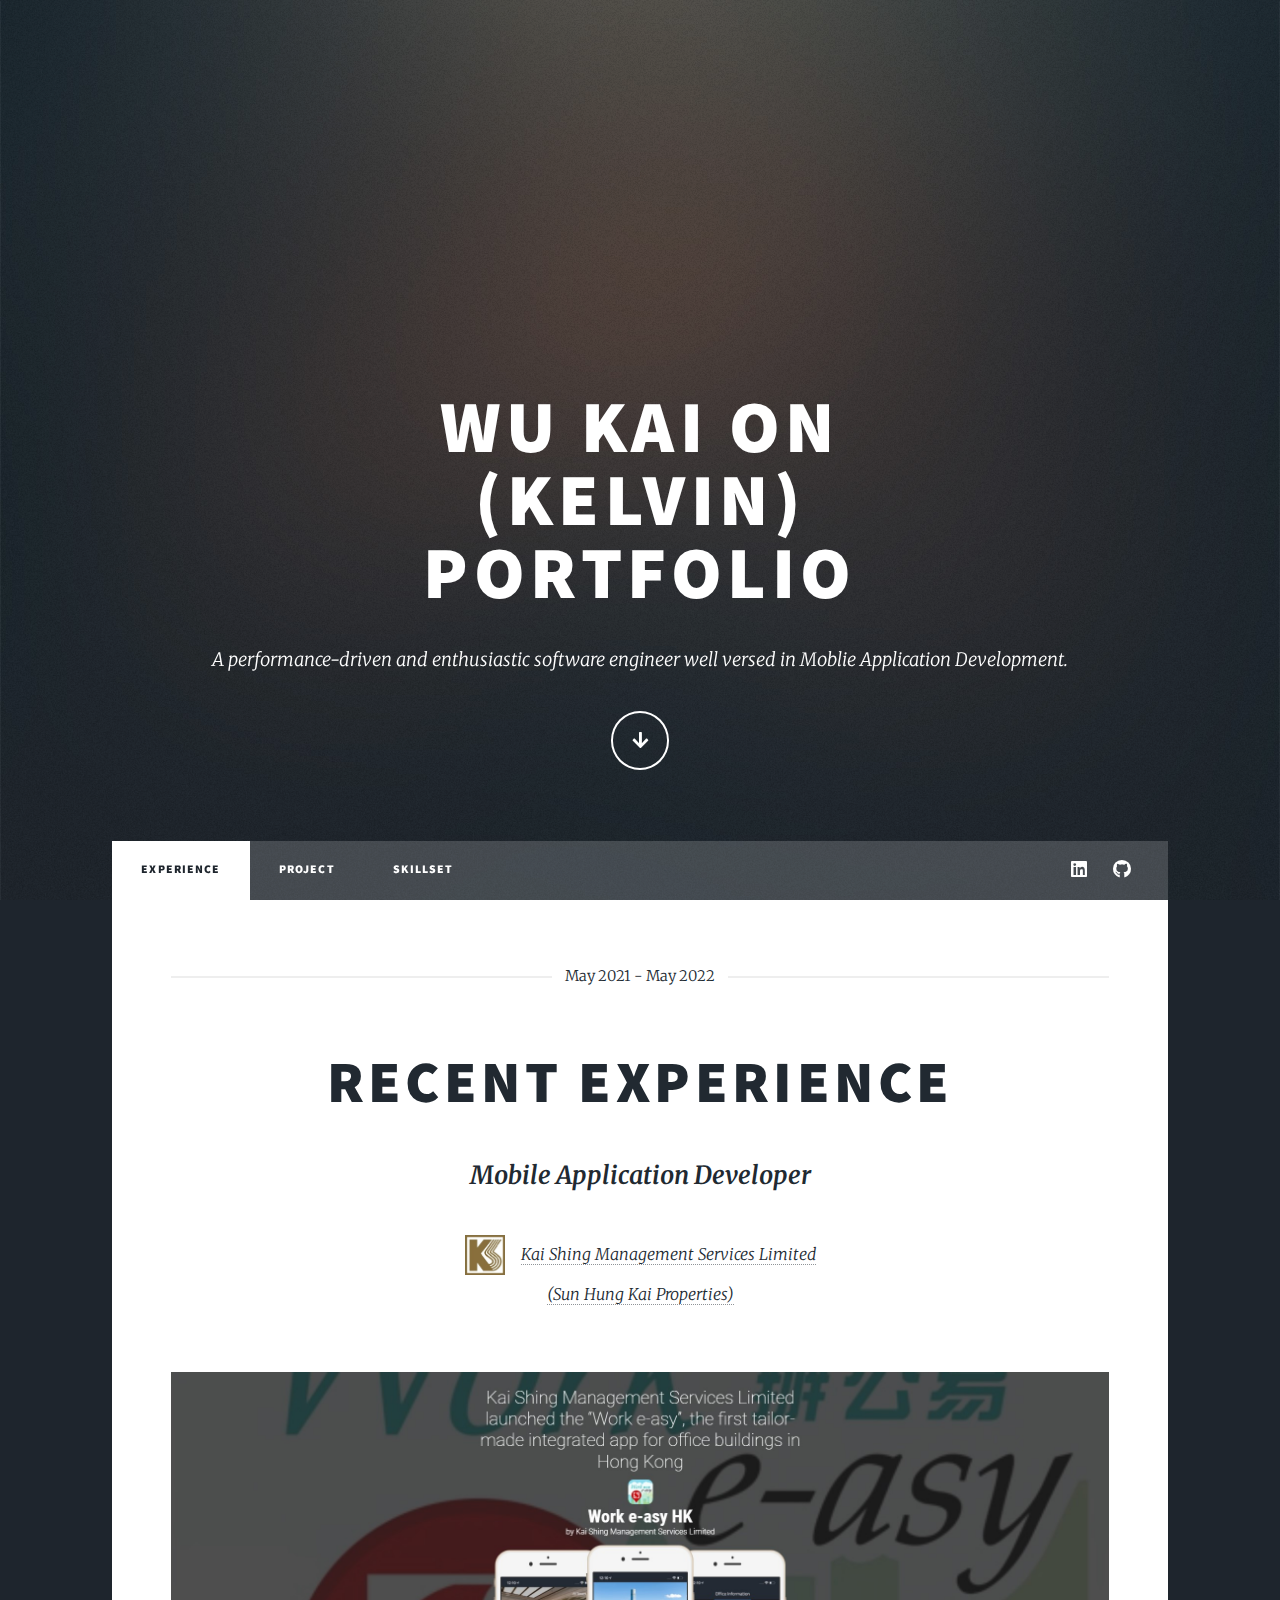
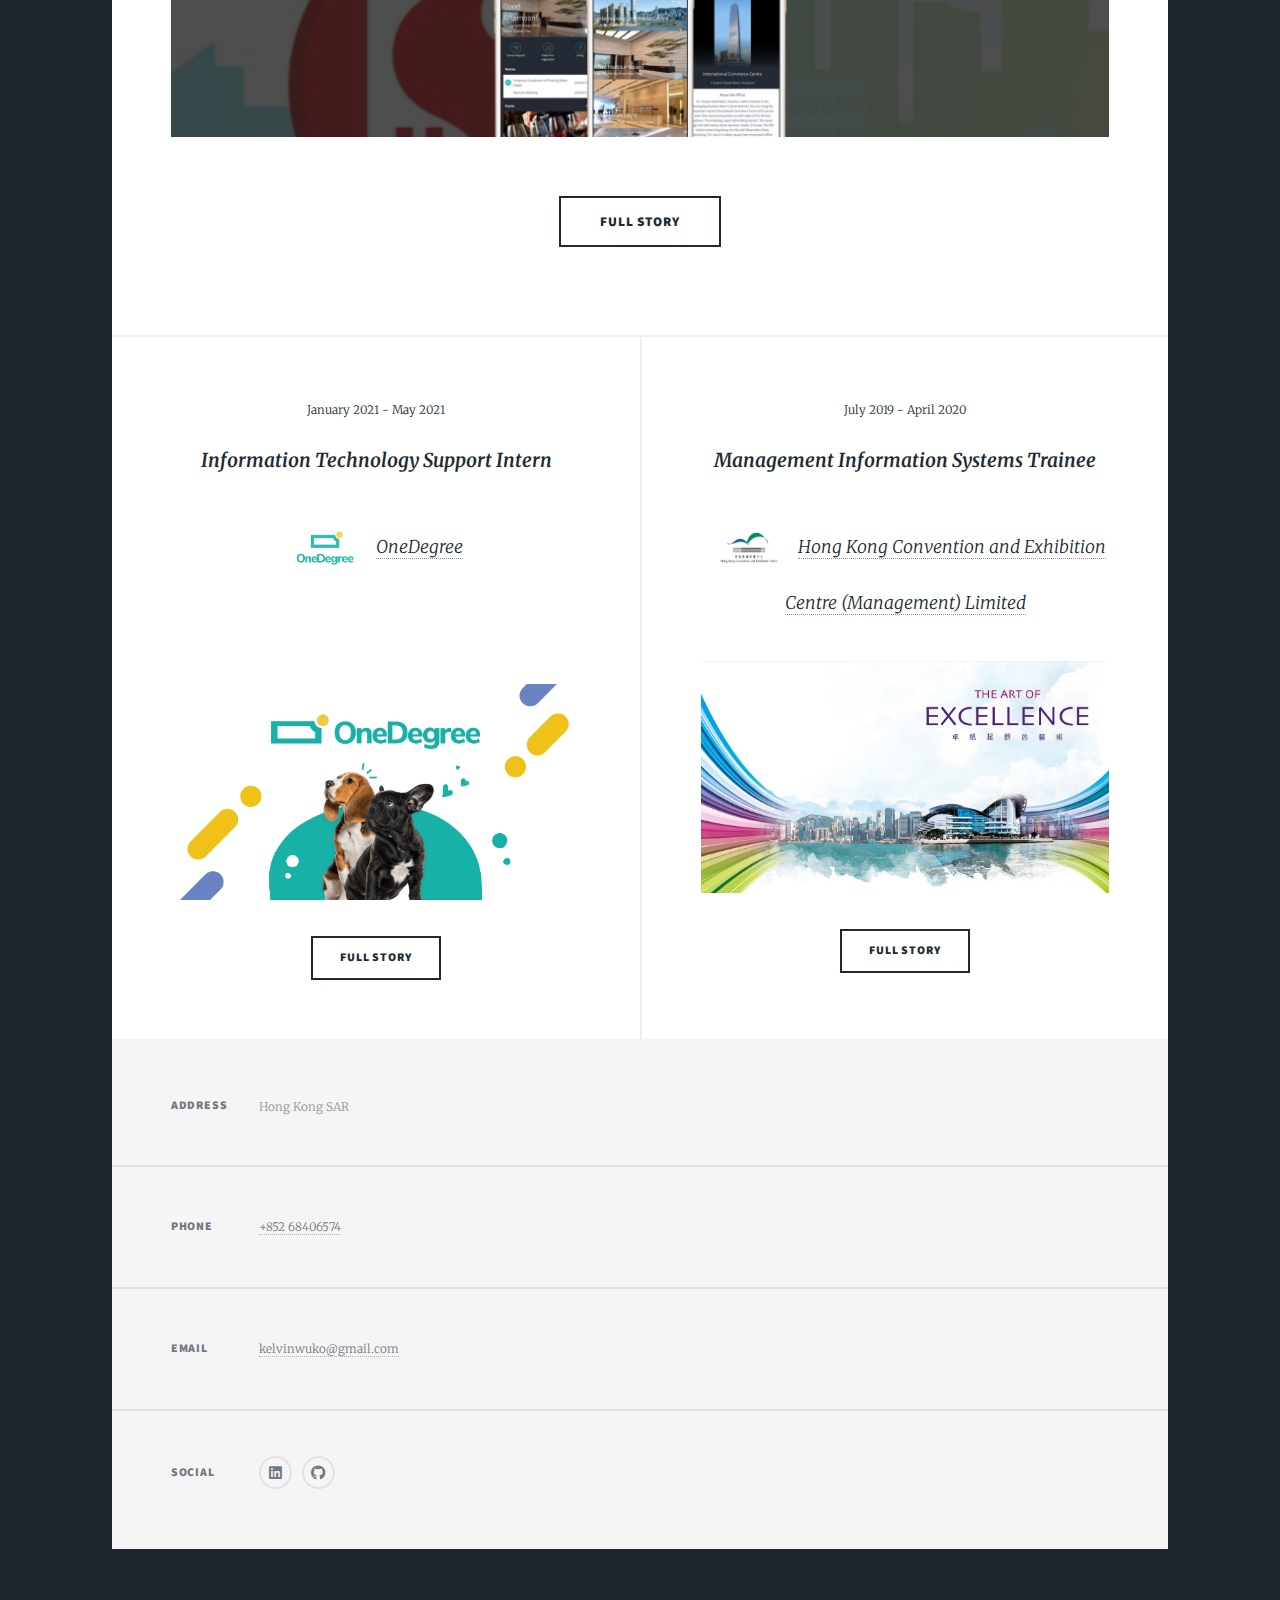
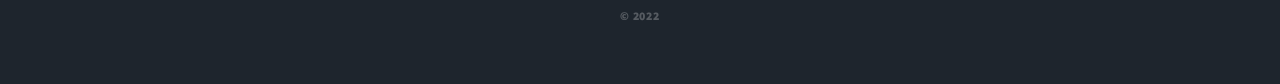
==== commit 3670c482: "add SpendHero project, edit pdf padding" ====
--- a/index.html
+++ b/index.html
@@ -46,7 +46,7 @@
 
 							<article class="post featured">
 								<header class="major">
-									<span class="date">May 2021 - Present</span>
+									<span class="date">May 2021 - May 2022</span>
 									<h2>Recent Experience</h2>
 									<p style="font-size:170%"><strong>Mobile Application Developer</strong><br></p>
 									<p style="font-size:110%">	<img src="images/icon_kaishing.jpg" alt="" width="40" height="40" style="vertical-align:middle"> &nbsp;&nbsp; <a href="https://www.kaishing.hk/resident/kaishing/profile.do?lang=En" target="_blank">Kai Shing Management Services Limited <br> (Sun Hung Kai Properties)</p></a>
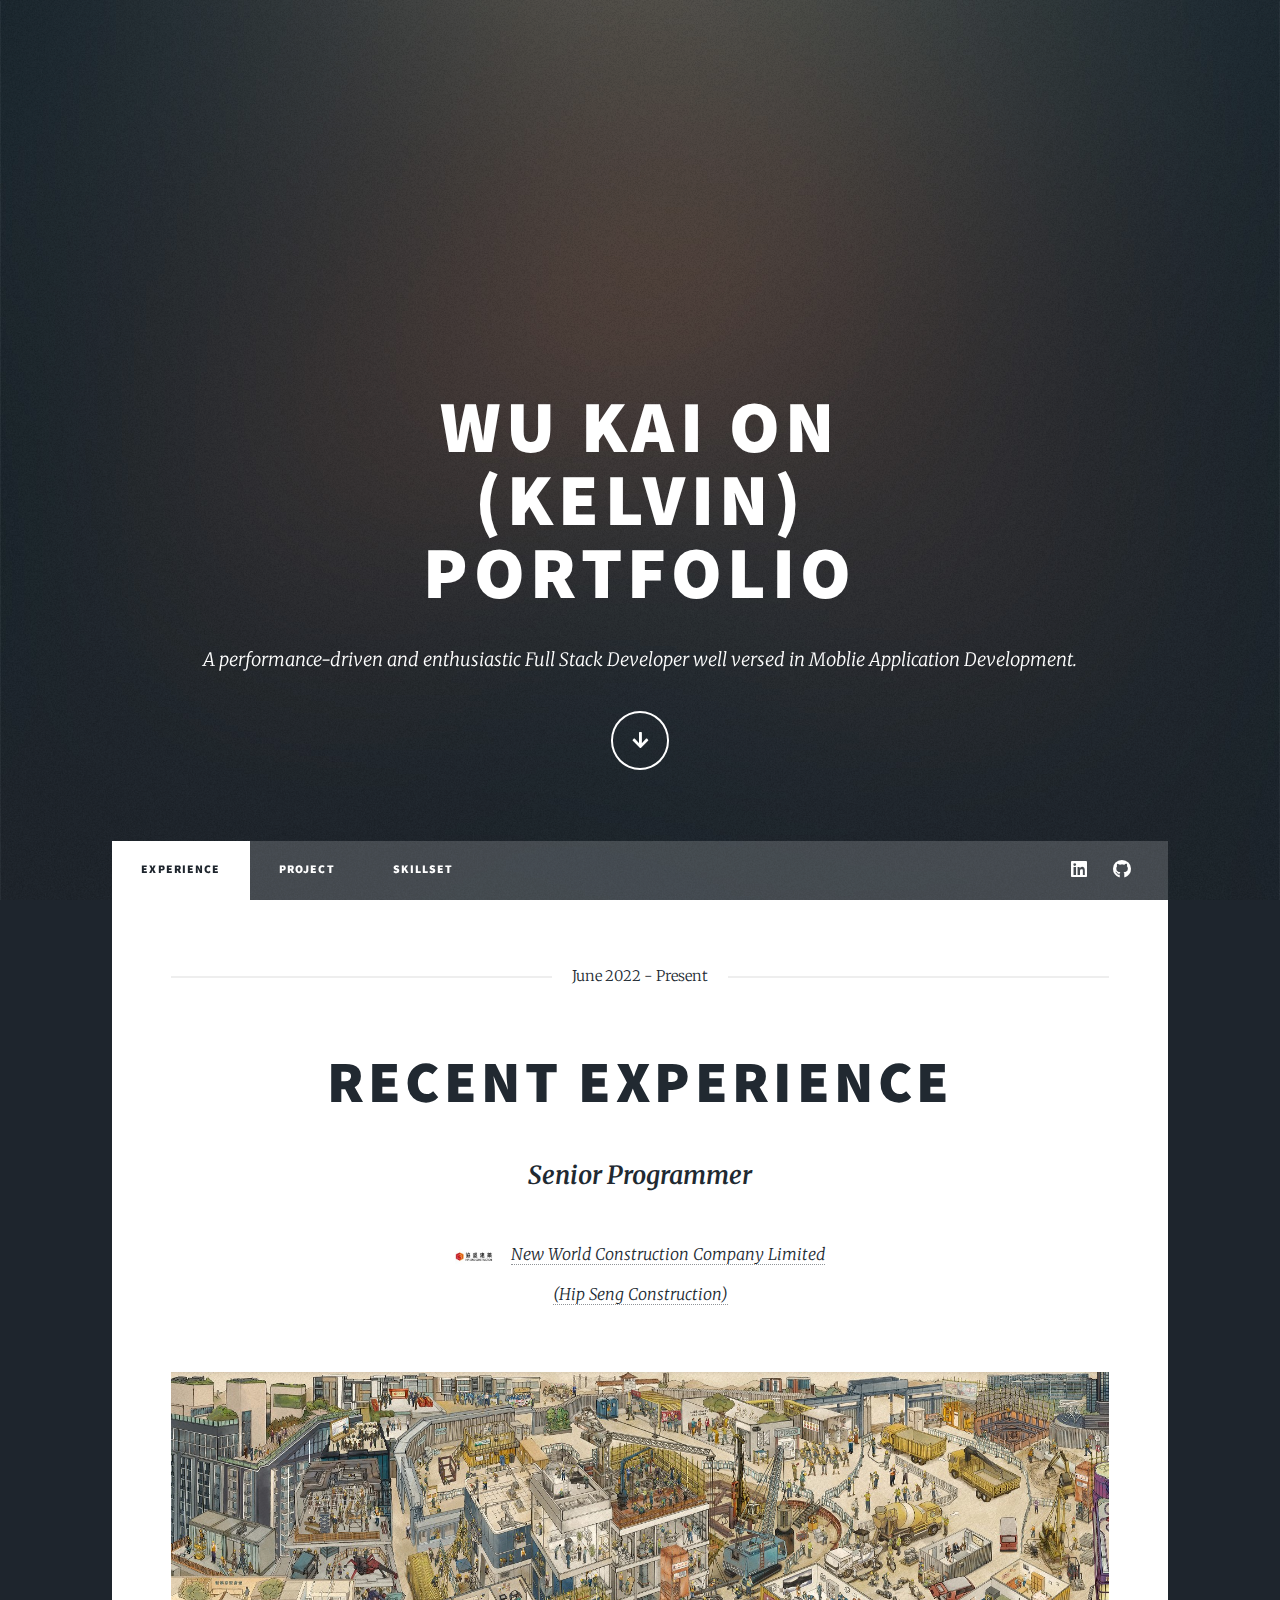
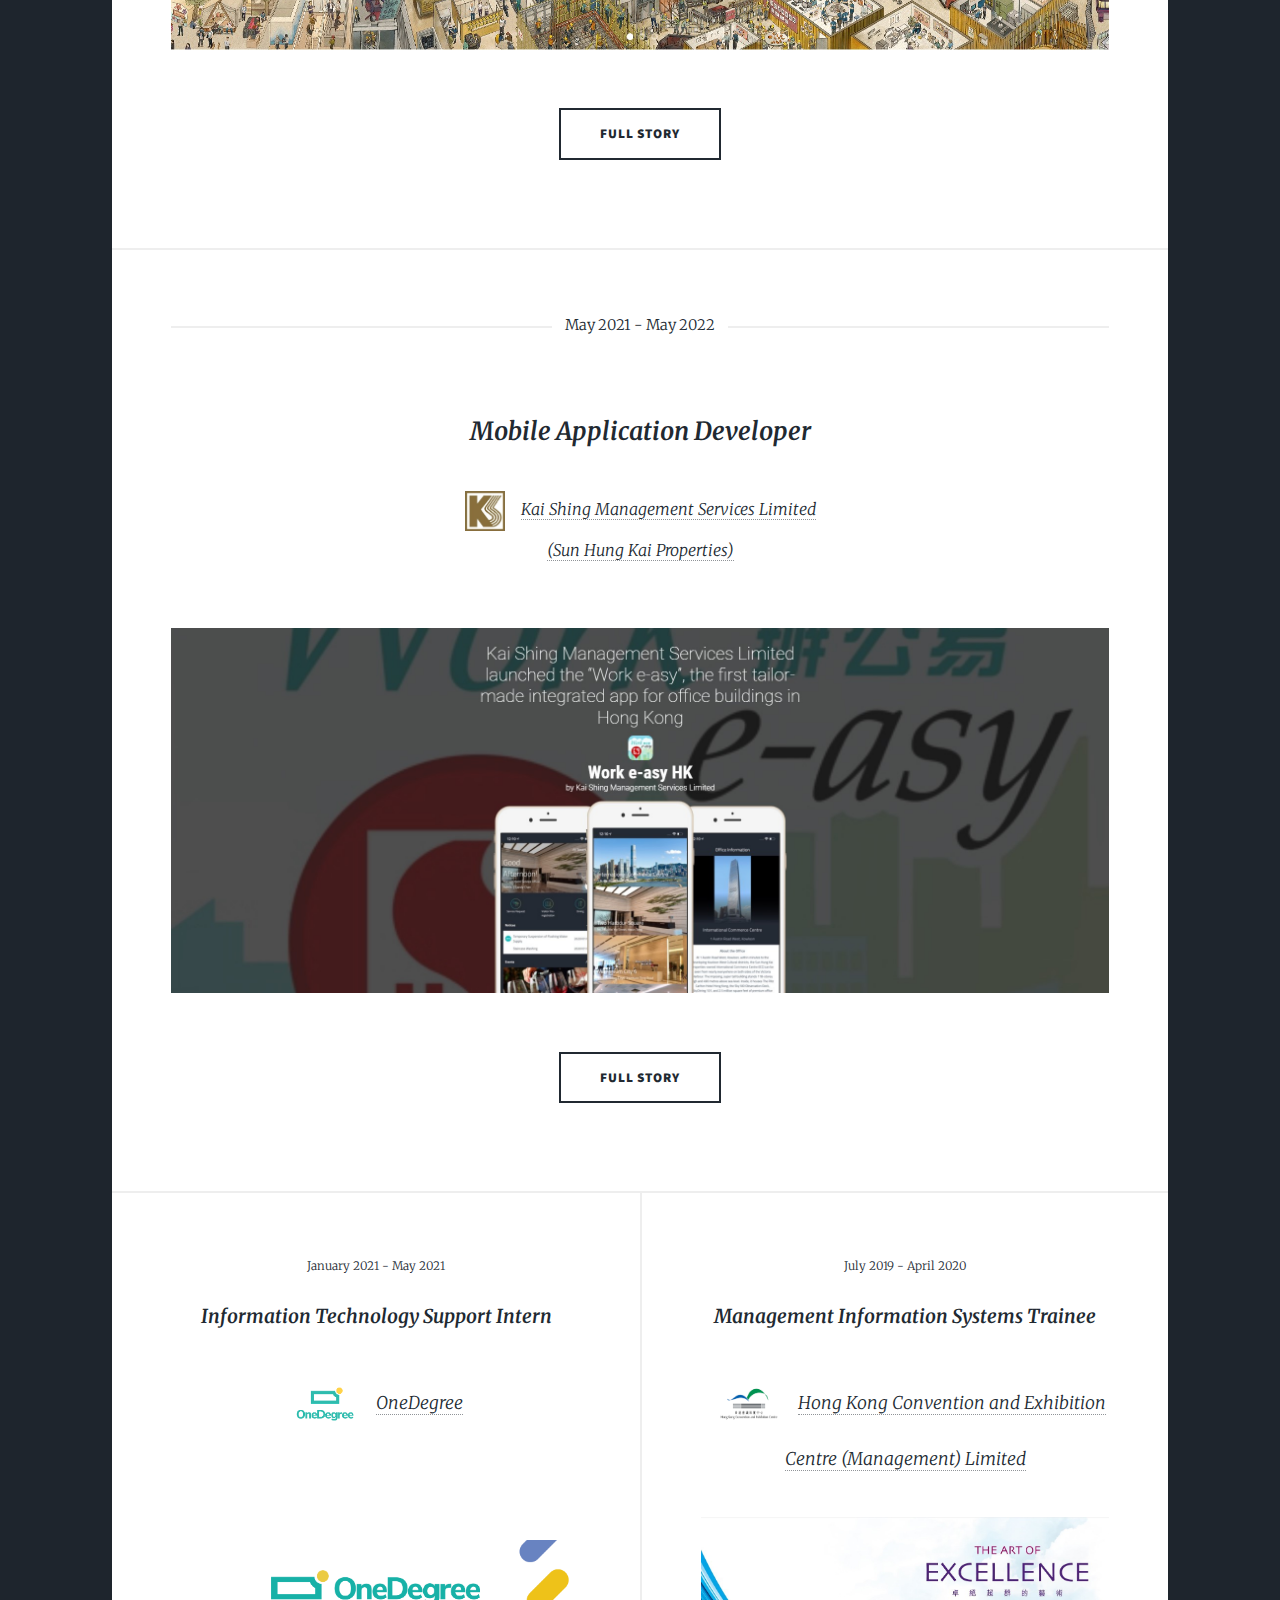
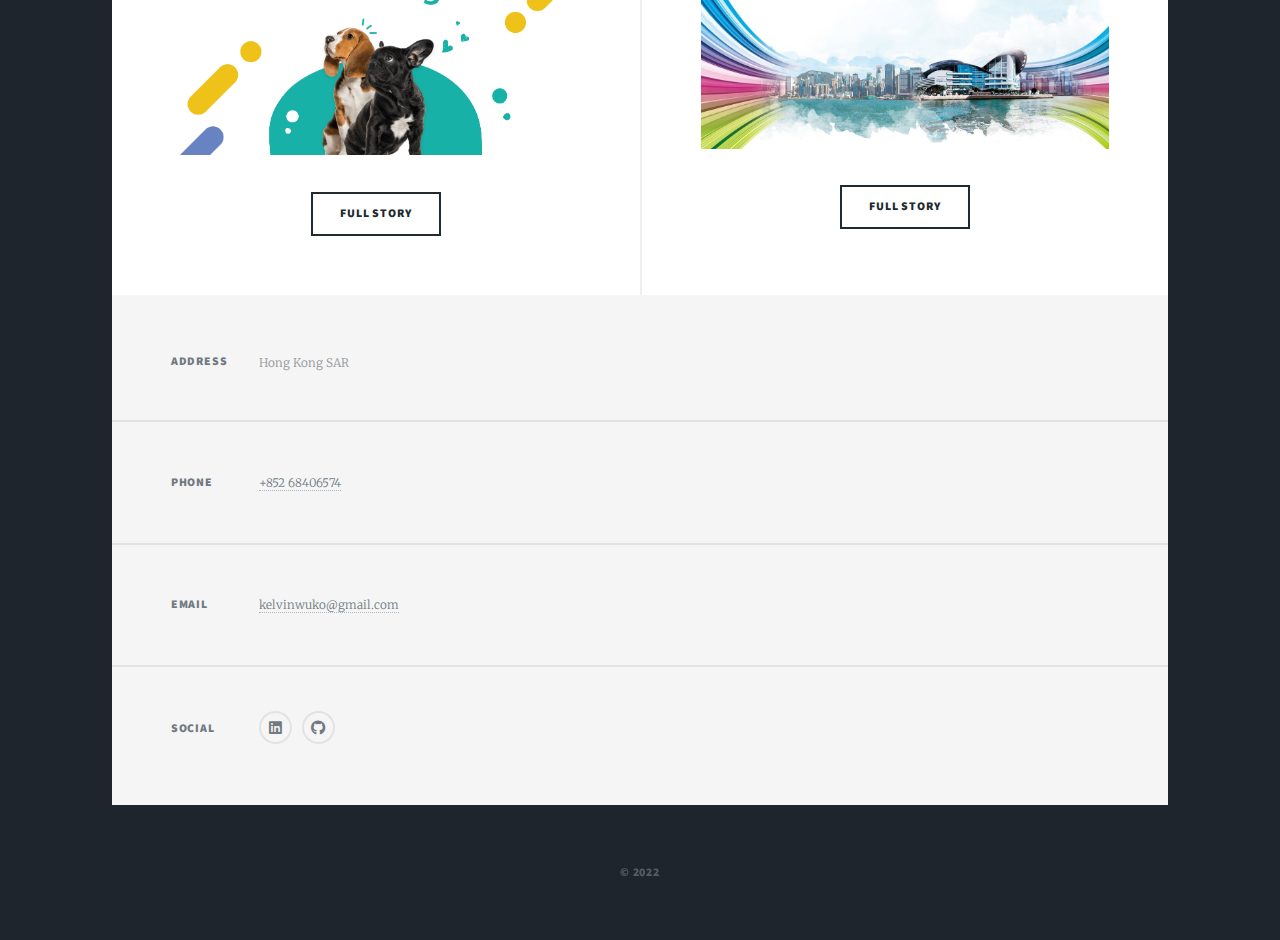
==== commit 74e786d9: "add hs" ====
--- a/index.html
+++ b/index.html
@@ -1,96 +1,124 @@
 <!DOCTYPE HTML>
 <html>
-	<head>
-		<title>Wu Kai On Kelvin Portfolio</title>
-		<meta charset="utf-8" />
-		<meta name="viewport" content="width=device-width, initial-scale=1, user-scalable=no" />
-		<link rel="stylesheet" href="assets/css/main.css" />
-		<noscript><link rel="stylesheet" href="assets/css/noscript.css" /></noscript>
-	</head>
-	<body class="is-preload">
-
-		<!-- Wrapper -->
-			<div id="wrapper" class="fade-in">
-
-				<!-- Intro -->
-					<div id="intro">
-						<h1>Wu Kai On <br/>(Kelvin)<br/>
-							Portfolio</h1>
-						<p>A performance-driven and enthusiastic software engineer well versed in Moblie Application Development. 
-							</p>
-						<ul class="actions">
-							<li><a href="#header" class="button icon solid solo fa-arrow-down scrolly">Continue</a></li>
-						</ul>
-					</div>
-
-				<!-- Header -->
-					<header id="header">
-						<a class="logo">My Story</a>
+
+<head>
+	<title>Wu Kai On Kelvin Portfolio</title>
+	<meta charset="utf-8" />
+	<meta name="viewport" content="width=device-width, initial-scale=1, user-scalable=no" />
+	<link rel="stylesheet" href="assets/css/main.css" />
+	<noscript>
+		<link rel="stylesheet" href="assets/css/noscript.css" />
+	</noscript>
+</head>
+
+<body class="is-preload">
+
+	<!-- Wrapper -->
+	<div id="wrapper" class="fade-in">
+
+		<!-- Intro -->
+		<div id="intro">
+			<h1>Wu Kai On <br />(Kelvin)<br />
+				Portfolio</h1>
+			<p>A performance-driven and enthusiastic Full Stack Developer well versed in Moblie Application Development.
+			</p>
+			<ul class="actions">
+				<li><a href="#header" class="button icon solid solo fa-arrow-down scrolly">Continue</a></li>
+			</ul>
+		</div>
+
+		<!-- Header -->
+		<header id="header">
+			<a class="logo">My Story</a>
+		</header>
+
+		<!-- Nav -->
+		<nav id="nav">
+			<ul class="links">
+				<li class="active"><a href="index.html">Experience</a></li>
+				<li><a href="project.html">Project</a></li>
+				<li><a href="skill.html">Skillset</a></li>
+			</ul>
+			<ul class="icons">
+				<li><a href="https://www.linkedin.com/in/kelvinwuko/" target="_blank"
+						class="icon brands fa-linkedin"><span class="label">LinkedIn</span></a></li>
+				<li><a href="https://github.com/kelvinwuko" target="_blank" class="icon brands fa-github"><span
+							class="label">GitHub</span></a></li>
+			</ul>
+		</nav>
+
+		<!-- Main -->
+		<div id="main">
+
+			<article class="post featured">
+				<header class="major">
+					<span class="date">June 2022 - Present</span>
+					<h2>Recent Experience</h2>
+					<p style="font-size:170%"><strong>Senior Programmer</strong><br></p>
+					<p style="font-size:110%"> <img src="images/icon_hs.jpg" alt="" width="40" height="40"
+							style="vertical-align:middle"> &nbsp;&nbsp; <a href="https://www.hipseng.com/"
+							target="_blank">New
+							World Construction Company Limited <br> (Hip Seng Construction)</p></a>
+				</header>
+				<a class="image main"><img src="images/thumbnail_hs.jpg" alt="" /></a>
+				<ul class="actions special">
+					<li><a href="/project.html#section_hs" class="button large">Full Story</a></li>
+				</ul>
+			</article>
+
+			<article class="post featured">
+				<header class="major">
+					<span class="date">May 2021 - May 2022</span>
+					<p style="font-size:170%"><strong>Mobile Application Developer</strong><br></p>
+					<p style="font-size:110%"> <img src="images/icon_kaishing.jpg" alt="" width="40" height="40"
+							style="vertical-align:middle"> &nbsp;&nbsp; <a
+							href="https://www.kaishing.hk/resident/kaishing/profile.do?lang=En" target="_blank">Kai
+							Shing Management Services Limited <br> (Sun Hung Kai Properties)</p></a>
+				</header>
+				<a class="image main"><img src="images/thumbnail_kaishing.jpeg" alt="" /></a>
+				<ul class="actions special">
+					<li><a href="/project.html#section_kaishing" class="button large">Full Story</a></li>
+				</ul>
+			</article>
+
+			<!-- Posts -->
+			<section class="posts">
+				<article>
+					<header>
+						<span class="date">January 2021 - May 2021</span>
+						<p style="font-size:130%; text-align:center;"><strong>
+								Information Technology Support Intern</strong><br></p>
+						<p style="font-size:120%; text-align:center;"><img src="images/icon_onedegree.png" alt=""
+								width="70" height="70" style="vertical-align:middle"> &nbsp;&nbsp; <a
+								href="https://www.onedegree.hk/en-us" target="_blank">OneDegree</p></a>
 					</header>
-
-				<!-- Nav -->
-					<nav id="nav">
-						<ul class="links">
-							<li class="active"><a href="index.html">Experience</a></li>
-							<li><a href="project.html">Project</a></li>
-							 <li><a href="skill.html">Skillset</a></li>
-						</ul>
-						<ul class="icons">
-							<li><a href="https://www.linkedin.com/in/kelvinwuko/"  target="_blank" class="icon brands fa-linkedin"><span class="label">LinkedIn</span></a></li>
-							<li><a href="https://github.com/kelvinwuko"  target="_blank" class="icon brands fa-github"><span class="label">GitHub</span></a></li>
-						</ul>
-					</nav>
-
-				<!-- Main -->
-					<div id="main">
-
-							<article class="post featured">
-								<header class="major">
-									<span class="date">May 2021 - May 2022</span>
-									<h2>Recent Experience</h2>
-									<p style="font-size:170%"><strong>Mobile Application Developer</strong><br></p>
-									<p style="font-size:110%">	<img src="images/icon_kaishing.jpg" alt="" width="40" height="40" style="vertical-align:middle"> &nbsp;&nbsp; <a href="https://www.kaishing.hk/resident/kaishing/profile.do?lang=En" target="_blank">Kai Shing Management Services Limited <br> (Sun Hung Kai Properties)</p></a>
-								</header>
-								<a class="image main"><img src="images/thumbnail_kaishing.jpeg" alt="" /></a>
-								<ul class="actions special">
-									<li><a href="/project.html#section_kaishing" class="button large">Full Story</a></li>
-								</ul>
-							</article>
-
-						<!-- Posts -->
-							<section class="posts">
-								<article>
-									<header>
-										<span class="date">January 2021 - May 2021</span>
-										<p style="font-size:130%; text-align:center;"><strong>
-											Information Technology Support Intern</strong><br></p>
-											<p style="font-size:120%; text-align:center;"><img src="images/icon_onedegree.png" alt="" width="70" height="70" style="vertical-align:middle"> &nbsp;&nbsp; <a href="https://www.onedegree.hk/en-us" target="_blank">OneDegree</p></a>
-									</header>
-									<br>
-									<a class="image fit"><img src="images/thumbnail_onedegree.jpg" alt="" /></a>
-									<ul class="actions special">
-										<li><a href="/project.html#section_onedegree" class="button">Full Story</a></li>
-									</ul>
-								</article>
-								<article>
-									<header>
-										<span class="date">July 2019 - April 2020</span>
-										<p style="font-size:130%; text-align:center;"><strong>
-											Management Information Systems Trainee</strong><br></p>
-											<p style="font-size:120%; text-align:center;"><img src="images/icon_hkcec.png" alt="" width="90" height="70" style="vertical-align:middle"> <a href="https://www.hkcec.com/en" target="_blank">Hong Kong Convention and Exhibition Centre (Management) Limited</p></a>
-									</header>
-									<a class="image fit"><img src="images/thumbnail_hkcec.jpg" alt="" /></a>
-									<ul class="actions special">
-										<li><a href="/project.html#section_hkcec" class="button">Full Story</a></li>
-									</ul>
-								</article>
-							</section>
-
-						<!-- Footer -->
-							<!-- <footer>
+					<br>
+					<a class="image fit"><img src="images/thumbnail_onedegree.jpg" alt="" /></a>
+					<ul class="actions special">
+						<li><a href="/project.html#section_onedegree" class="button">Full Story</a></li>
+					</ul>
+				</article>
+				<article>
+					<header>
+						<span class="date">July 2019 - April 2020</span>
+						<p style="font-size:130%; text-align:center;"><strong>
+								Management Information Systems Trainee</strong><br></p>
+						<p style="font-size:120%; text-align:center;"><img src="images/icon_hkcec.png" alt="" width="90"
+								height="70" style="vertical-align:middle"> <a href="https://www.hkcec.com/en"
+								target="_blank">Hong Kong Convention and Exhibition Centre (Management) Limited</p></a>
+					</header>
+					<a class="image fit"><img src="images/thumbnail_hkcec.jpg" alt="" /></a>
+					<ul class="actions special">
+						<li><a href="/project.html#section_hkcec" class="button">Full Story</a></li>
+					</ul>
+				</article>
+			</section>
+
+			<!-- Footer -->
+			<!-- <footer>
 								<div class="pagination"> -->
-									<!--<a href="#" class="previous">Prev</a>-->
-									<!-- <a href="#" class="page active">1</a>
+			<!--<a href="#" class="previous">Prev</a>-->
+			<!-- <a href="#" class="page active">1</a>
 									<a href="#" class="page">2</a>
 									<a href="#" class="page">3</a>
 									<span class="extra">&hellip;</span>
@@ -101,11 +129,11 @@
 								</div> 
 							</footer>-->
 
-					</div>
-
-				<!-- Footer -->
-					<footer id="footer">
-						<!-- <section>
+		</div>
+
+		<!-- Footer -->
+		<footer id="footer">
+			<!-- <section>
 							<form method="post" action="#">
 								<div class="fields">
 									<div class="field">
@@ -126,48 +154,53 @@
 								</ul>
 							</form>
 						</section> -->
-						<section class="split contact">
-							<section class="alt">
-								<h3>Address</h3>
-								<p>Hong Kong SAR</p>
-							</section>
-							<section>
-								<h3>Phone</h3>
-								<p><a href="#">+852 68406574</a></p>
-							</section>
-							<section>
-								<h3>Email</h3>
-								<p><a href="#">kelvinwuko@gmail.com</a></p>
-							</section>
-							<section>
-								<h3>Social</h3>
-								<ul class="icons alt">
-									<li><a href="https://www.linkedin.com/in/kelvinwuko/"  target="_blank" class="icon brands fa-linkedin"><span class="label">LinkedIn</span></a></li>
-									<li><a href="https://github.com/kelvinwuko"  target="_blank" class="icon brands fa-github"><span class="label">GitHub</span></a></li>
-									<!-- <li><a href="#" class="icon brands alt fa-twitter"><span class="label">Twitter</span></a></li>
+			<section class="split contact">
+				<section class="alt">
+					<h3>Address</h3>
+					<p>Hong Kong SAR</p>
+				</section>
+				<section>
+					<h3>Phone</h3>
+					<p><a href="#">+852 68406574</a></p>
+				</section>
+				<section>
+					<h3>Email</h3>
+					<p><a href="#">kelvinwuko@gmail.com</a></p>
+				</section>
+				<section>
+					<h3>Social</h3>
+					<ul class="icons alt">
+						<li><a href="https://www.linkedin.com/in/kelvinwuko/" target="_blank"
+								class="icon brands fa-linkedin"><span class="label">LinkedIn</span></a></li>
+						<li><a href="https://github.com/kelvinwuko" target="_blank" class="icon brands fa-github"><span
+									class="label">GitHub</span></a></li>
+						<!-- <li><a href="#" class="icon brands alt fa-twitter"><span class="label">Twitter</span></a></li>
 									<li><a href="#" class="icon brands alt fa-facebook-f"><span class="label">Facebook</span></a></li>
 									<li><a href="#" class="icon brands alt fa-instagram"><span class="label">Instagram</span></a></li>
 									<li><a href="#" class="icon brands alt fa-github"><span class="label">GitHub</span></a></li> -->
-								</ul>
-							</section>
-						</section>
-					</footer>
-
-				<!-- Copyright -->
-					<div id="copyright">
-						<ul><li>&copy; 2022</li></ul>
-					</div>
-
-			</div>
-
-		<!-- Scripts -->
-			<script src="assets/js/jquery.min.js"></script>
-			<script src="assets/js/jquery.scrollex.min.js"></script>
-			<script src="assets/js/jquery.scrolly.min.js"></script>
-			<script src="assets/js/browser.min.js"></script>
-			<script src="assets/js/breakpoints.min.js"></script>
-			<script src="assets/js/util.js"></script>
-			<script src="assets/js/main.js"></script>
-
-	</body>
+					</ul>
+				</section>
+			</section>
+		</footer>
+
+		<!-- Copyright -->
+		<div id="copyright">
+			<ul>
+				<li>&copy; 2022</li>
+			</ul>
+		</div>
+
+	</div>
+
+	<!-- Scripts -->
+	<script src="assets/js/jquery.min.js"></script>
+	<script src="assets/js/jquery.scrollex.min.js"></script>
+	<script src="assets/js/jquery.scrolly.min.js"></script>
+	<script src="assets/js/browser.min.js"></script>
+	<script src="assets/js/breakpoints.min.js"></script>
+	<script src="assets/js/util.js"></script>
+	<script src="assets/js/main.js"></script>
+
+</body>
+
 </html>